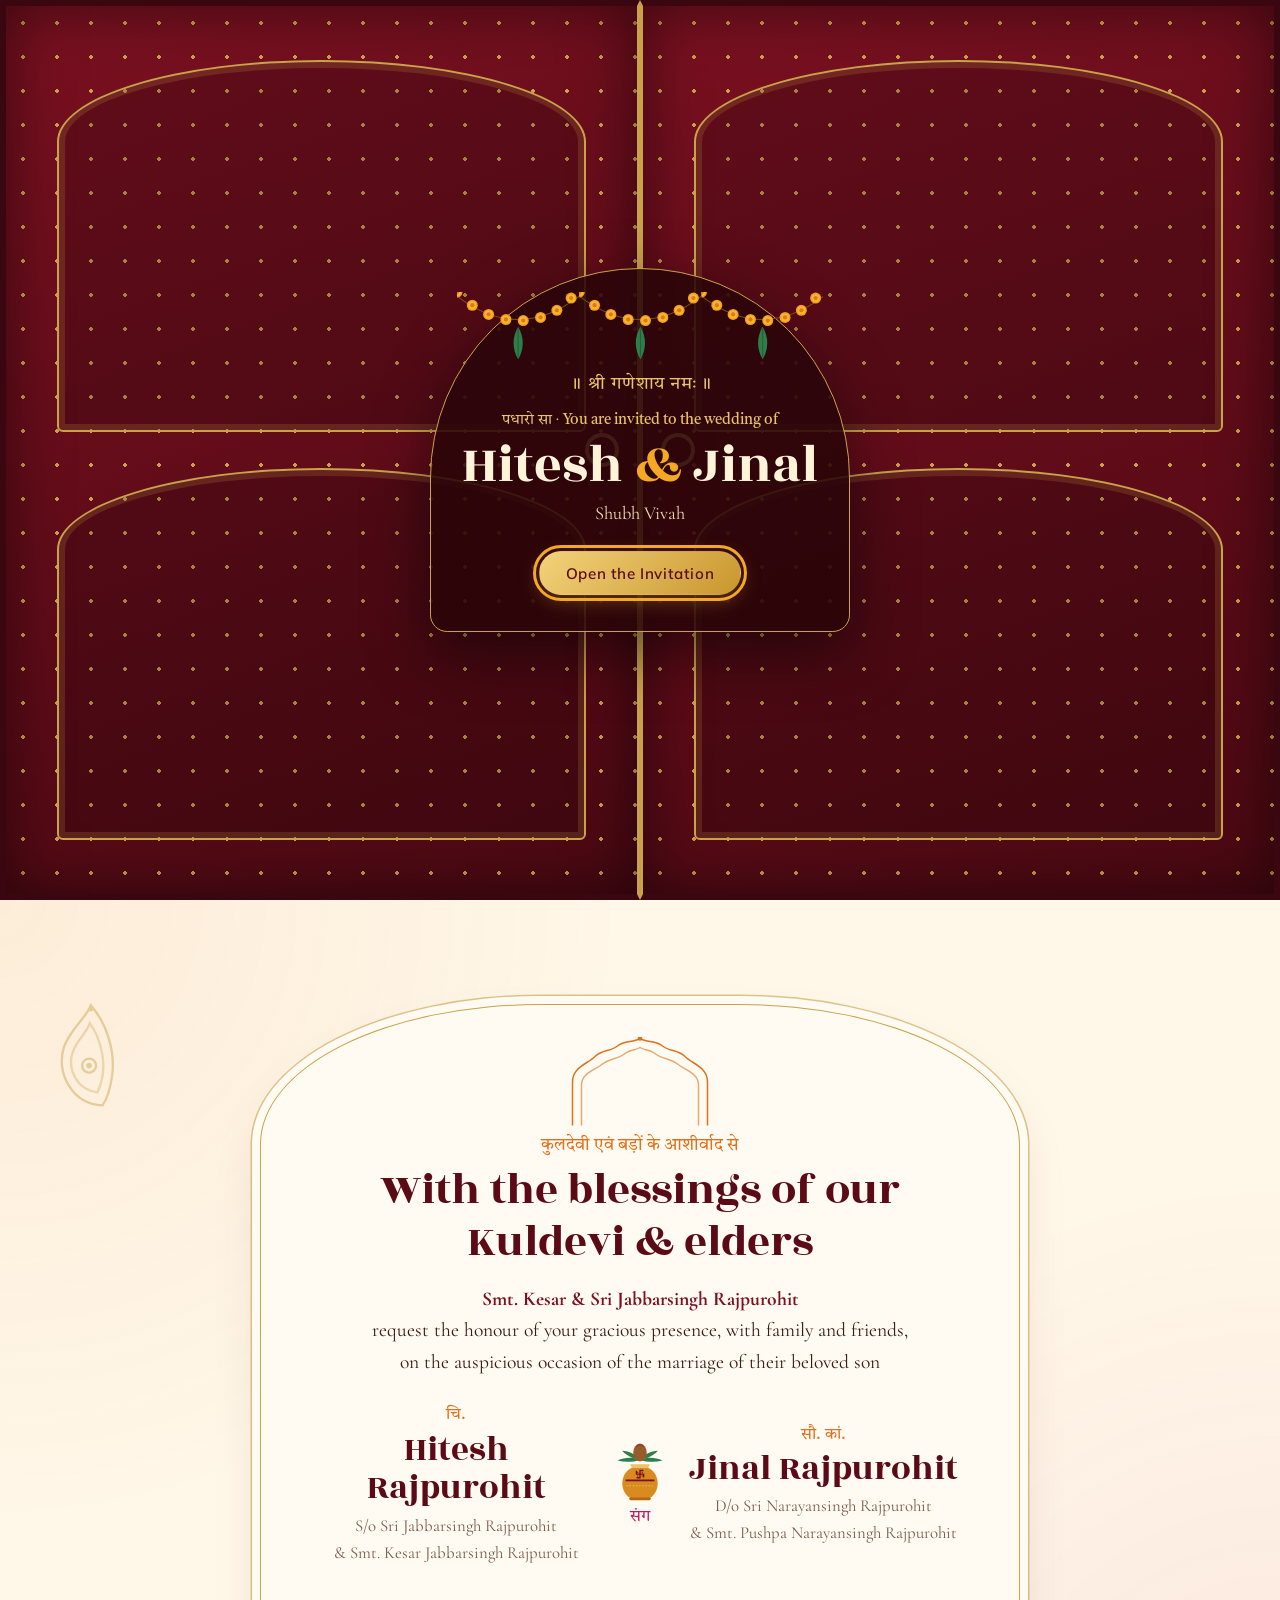
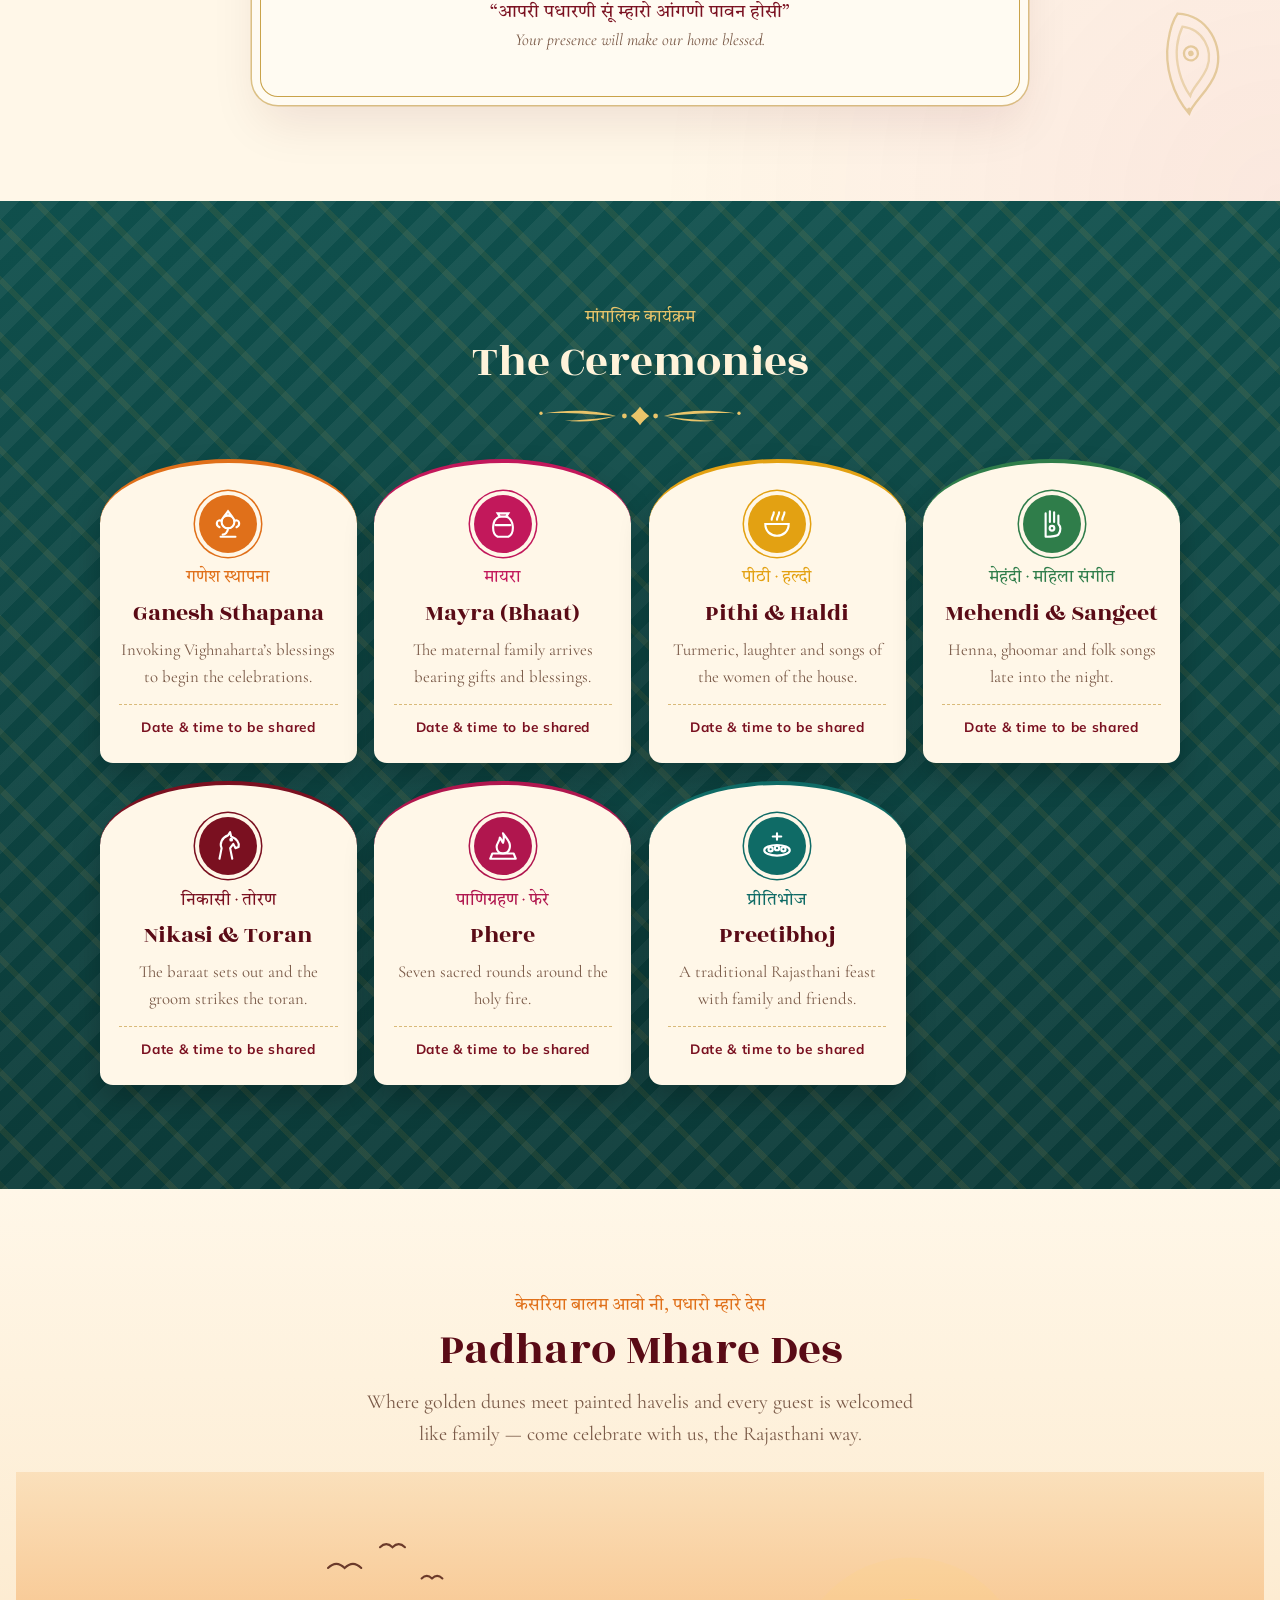
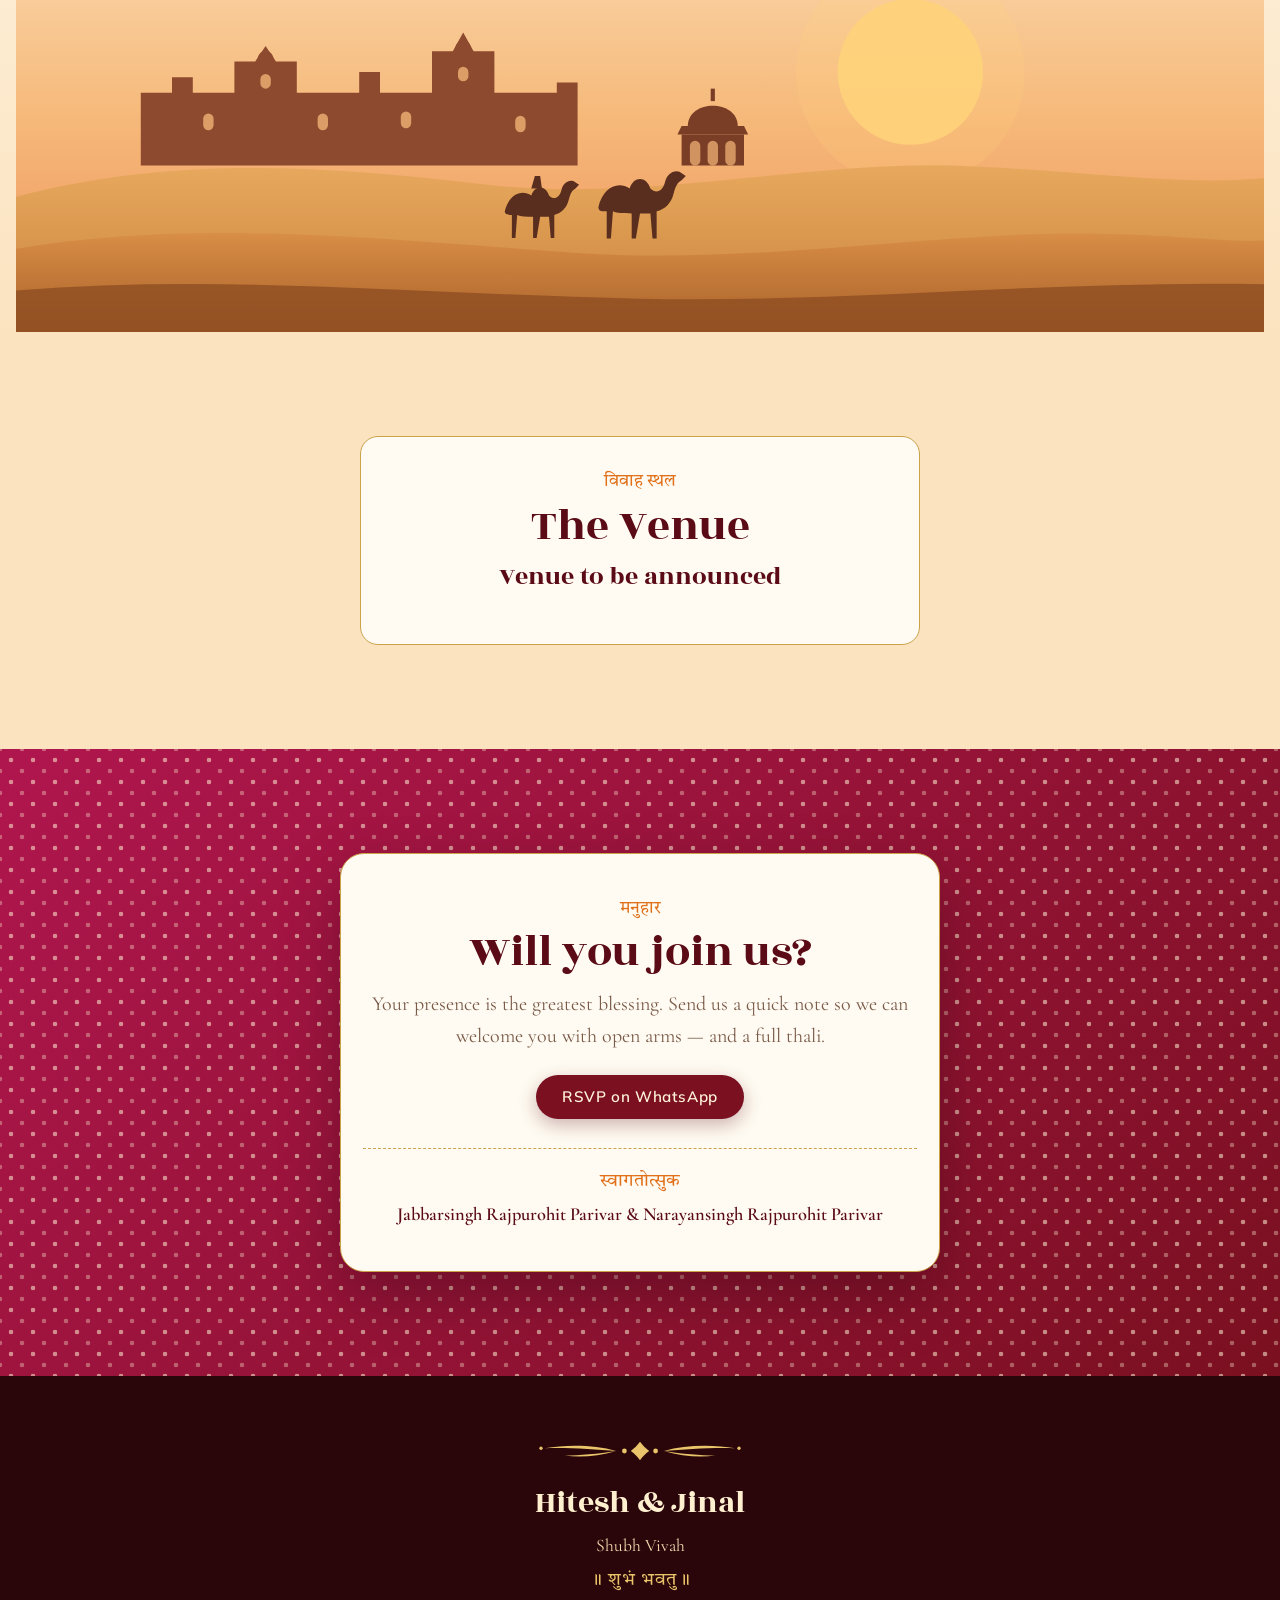
==== index.html @ da5b4877 "Add Rajasthani wedding invitation for Hitesh & Jinal Co-Authored-By: Claude Opus 5.5 <noreply@anthro" ====
<!DOCTYPE html>
<html lang="en">
<head>
<meta charset="UTF-8">
<meta name="viewport" content="width=device-width, initial-scale=1.0, viewport-fit=cover">
<meta name="theme-color" content="#5A0B16">
<title>Hitesh &amp; Jinal — Shubh Vivah</title>
<meta name="description" content="Hitesh Rajpurohit &amp; Jinal Rajpurohit invite you to their wedding. Padharo Sa!">
<meta property="og:type" content="website">
<meta property="og:title" content="Hitesh &amp; Jinal — Shubh Vivah">
<meta property="og:description" content="The Rajpurohit families invite you to the wedding of Hitesh &amp; Jinal. Padharo Sa!">
<link rel="icon" href="data:image/svg+xml,%3Csvg xmlns='http://www.w3.org/2000/svg' viewBox='0 0 64 64'%3E%3Ccircle cx='32' cy='32' r='30' fill='%235A0B16'/%3E%3Ctext x='32' y='42' font-size='28' text-anchor='middle' fill='%23E9C46A' font-family='serif'%3EH%26amp;J%3C/text%3E%3C/svg%3E">
<link rel="preconnect" href="https://fonts.googleapis.com">
<link rel="preconnect" href="https://fonts.gstatic.com" crossorigin>
<link href="https://fonts.googleapis.com/css2?family=Cormorant+Garamond:ital,wght@0,400;0,500;0,600;0,700;1,400;1,500&family=Rozha+One&family=Tiro+Devanagari+Hindi&family=Mulish:wght@300;400;600;700&display=swap" rel="stylesheet">
<link rel="stylesheet" href="styles.css">
</head>
<body class="gate-up">

<!-- ═════════════ SVG MOTIF SPRITES ═════════════ -->
<svg xmlns="http://www.w3.org/2000/svg" style="display:none" aria-hidden="true">
  <!-- Paisley / keri -->
  <symbol id="m-keri" viewBox="0 0 60 90">
    <g fill="none" stroke="currentColor" stroke-width="2">
      <path d="M30 86 C6 76 2 46 16 28 C26 15 44 10 50 2 C58 22 56 48 46 66 C40 77 36 82 30 86 Z"/>
      <path d="M30 74 C14 66 12 46 22 34 C30 25 40 22 44 16 C48 30 46 48 40 60 C37 66 34 70 30 74 Z" opacity=".75"/>
      <circle cx="31" cy="50" r="6"/>
    </g>
    <g fill="currentColor"><circle cx="31" cy="50" r="2.4"/><circle cx="49" cy="5" r="2"/></g>
  </symbol>

  <!-- Divider -->
  <symbol id="m-divider" viewBox="0 0 240 24">
    <g fill="currentColor">
      <path d="M120 2 C123 6 126 9 130 12 C126 15 123 18 120 22 C117 18 114 15 110 12 C114 9 117 6 120 2 Z"/>
      <circle cx="137" cy="12" r="2.6"/><circle cx="103" cy="12" r="2.6"/>
      <path d="M146 12 C170 5 200 5 224 9 C200 8 170 10 146 12 Z"/>
      <path d="M94 12 C70 5 40 5 16 9 C40 8 70 10 94 12 Z"/>
      <path d="M146 12 C166 18 186 19 202 17 C186 17 166 15 146 12 Z"/>
      <path d="M94 12 C74 18 54 19 38 17 C54 17 74 15 94 12 Z"/>
      <circle cx="228" cy="9" r="1.8"/><circle cx="12" cy="9" r="1.8"/>
    </g>
  </symbol>

  <!-- Kalash with mango leaves & coconut -->
  <symbol id="m-kalash" viewBox="0 0 120 140">
    <g fill="#2F7D4A">
      <path d="M60 46 C44 40 26 40 10 48 C26 52 44 52 60 46 Z"/>
      <path d="M60 46 C76 40 94 40 110 48 C94 52 76 52 60 46 Z"/>
      <path d="M60 46 C50 34 36 26 20 26 C32 38 46 44 60 46 Z"/>
      <path d="M60 46 C70 34 84 26 100 26 C88 38 74 44 60 46 Z"/>
    </g>
    <ellipse cx="60" cy="30" rx="15" ry="20" fill="#9A5B2B"/>
    <path d="M52 16 C56 12 64 12 68 16" stroke="#6E3E1B" stroke-width="2" fill="none"/>
    <path d="M38 56 H82 L78 64 H42 Z" fill="#E9C46A"/>
    <path d="M42 64 C14 76 14 120 40 132 H80 C106 120 106 76 78 64 Z" fill="#D98B1F"/>
    <path d="M28 92 H92" stroke="#7A1020" stroke-width="4"/>
    <path d="M30 104 H90" stroke="#E9C46A" stroke-width="2" stroke-dasharray="3 4"/>
    <g stroke="#7A1020" stroke-width="3" fill="none" stroke-linecap="square">
      <path d="M60 70 V86 M52 78 H68 M60 70 H66 M60 86 H54 M52 78 V72 M68 78 V84"/>
    </g>
    <g fill="#7A1020"><circle cx="55" cy="74" r="1.5"/><circle cx="65" cy="74" r="1.5"/><circle cx="55" cy="82" r="1.5"/><circle cx="65" cy="82" r="1.5"/></g>
    <rect x="36" y="130" width="48" height="6" rx="3" fill="#B06A14"/>
  </symbol>

  <!-- Marigold flower -->
  <symbol id="m-genda" viewBox="0 0 20 20">
    <circle cx="10" cy="10" r="9" fill="#F29E1F"/>
    <circle cx="10" cy="10" r="6.5" fill="#F7B733"/>
    <circle cx="10" cy="10" r="3.5" fill="#E07A10"/>
  </symbol>

  <!-- Toran swag: marigold string + mango leaf -->
  <symbol id="m-toran" viewBox="0 0 120 70">
    <path d="M0 4 Q60 50 120 4" fill="none" stroke="#7A4A16" stroke-width="1"/>
    <use href="#m-genda" x="-6" y="-6" width="12" height="12"/>
    <use href="#m-genda" x="9"  y="7"  width="12" height="12"/>
    <use href="#m-genda" x="25" y="16" width="12" height="12"/>
    <use href="#m-genda" x="42" y="21" width="12" height="12"/>
    <use href="#m-genda" x="59" y="22" width="12" height="12"/>
    <use href="#m-genda" x="76" y="19" width="12" height="12"/>
    <use href="#m-genda" x="92" y="12" width="12" height="12"/>
    <use href="#m-genda" x="106" y="0" width="12" height="12"/>
    <path d="M60 34 C54 44 54 56 60 66 C66 56 66 44 60 34 Z" fill="#2F7D4A"/>
    <path d="M60 36 V64" stroke="#1E5A33" stroke-width=".8"/>
  </symbol>

  <!-- Jharokha arch frame -->
  <symbol id="m-arch" viewBox="0 0 200 120">
    <g fill="none" stroke="currentColor" stroke-width="2">
      <path d="M10 118 V60 C10 40 30 36 40 26 C50 16 60 20 70 12 C80 4 90 8 100 2 C110 8 120 4 130 12 C140 20 150 16 160 26 C170 36 190 40 190 60 V118"/>
      <path d="M22 118 V64 C22 48 40 44 50 36 C60 28 70 30 80 22 C88 16 94 18 100 14 C106 18 112 16 120 22 C130 30 140 28 150 36 C160 44 178 48 178 64 V118" opacity=".6"/>
    </g>
    <circle cx="100" cy="2" r="3" fill="currentColor"/>
  </symbol>

  <!-- Event icons -->
  <symbol id="i-ganesh" viewBox="0 0 32 32"><g fill="none" stroke="currentColor" stroke-width="2" stroke-linecap="round"><path d="M16 4 L19 8 H13 Z"/><circle cx="16" cy="14" r="6"/><path d="M10 13 C5 11 4 17 8 19 M22 13 C27 11 28 17 24 19"/><path d="M16 20 C16 24 13 26 11 26"/><path d="M9 28 H23"/></g></symbol>
  <symbol id="i-pot" viewBox="0 0 32 32"><g fill="none" stroke="currentColor" stroke-width="2" stroke-linecap="round"><path d="M11 6 H21 L19 9 H13 Z"/><path d="M13 9 C5 12 5 25 11 28 H21 C27 25 27 12 19 9"/><path d="M9 17 H23"/></g></symbol>
  <symbol id="i-haldi" viewBox="0 0 32 32"><g fill="none" stroke="currentColor" stroke-width="2" stroke-linecap="round"><path d="M5 16 H27 C27 23 22 27 16 27 C10 27 5 23 5 16 Z"/><path d="M11 12 C11 9 13 8 13 5 M16 12 C16 9 18 8 18 5 M21 12 C21 9 23 8 23 5"/></g></symbol>
  <symbol id="i-hand" viewBox="0 0 32 32"><g fill="none" stroke="currentColor" stroke-width="2" stroke-linecap="round"><path d="M10 28 V14 M10 16 V6 M14 14 V4 M18 14 V5 M22 16 V8 M22 16 C24 18 25 22 22 26 C20 28 16 28 10 28"/><circle cx="16" cy="20" r="2.2"/></g></symbol>
  <symbol id="i-horse" viewBox="0 0 32 32"><g fill="none" stroke="currentColor" stroke-width="2" stroke-linecap="round" stroke-linejoin="round"><path d="M8 28 L10 18 C8 14 10 8 16 6 L18 3 L19 7 C24 9 27 13 26 17 L23 18 L21 14 L18 18 L20 28"/><circle cx="19" cy="10" r=".8" fill="currentColor"/></g></symbol>
  <symbol id="i-fire" viewBox="0 0 32 32"><g fill="none" stroke="currentColor" stroke-width="2" stroke-linecap="round" stroke-linejoin="round"><path d="M16 4 C20 10 24 13 22 19 C21 22 19 23 16 23 C13 23 10 21 10 17 C10 13 13 12 13 8 C15 10 15 12 16 13 C17 10 17 7 16 4 Z"/><path d="M6 23 L4 28 H28 L26 23 Z"/></g></symbol>
  <symbol id="i-thali" viewBox="0 0 32 32"><g fill="none" stroke="currentColor" stroke-width="2" stroke-linecap="round"><ellipse cx="16" cy="20" rx="12" ry="5"/><circle cx="10" cy="19" r="2"/><circle cx="16" cy="18" r="2"/><circle cx="22" cy="19" r="2"/><path d="M16 4 V10 M12 7 H20"/></g></symbol>
</svg>

<!-- ═════════════ ENTRY GATE ═════════════ -->
<div id="gate" class="gate" role="dialog" aria-modal="true" aria-labelledby="gateTitle">
  <div class="door door-l" aria-hidden="true"><span class="door-panel"></span><span class="door-panel"></span><span class="door-ring"></span></div>
  <div class="door door-r" aria-hidden="true"><span class="door-panel"></span><span class="door-panel"></span><span class="door-ring"></span></div>
  <div class="gate-card">
    <svg class="gate-toran" viewBox="0 0 360 70" aria-hidden="true">
      <use href="#m-toran" x="0" y="0" width="120" height="70"/>
      <use href="#m-toran" x="120" y="0" width="120" height="70"/>
      <use href="#m-toran" x="240" y="0" width="120" height="70"/>
    </svg>
    <p class="shloka">॥ श्री गणेशाय नमः ॥</p>
    <p class="gate-kicker">पधारो सा · You are invited to the wedding of</p>
    <h1 id="gateTitle" class="gate-names">Hitesh <span>&amp;</span> Jinal</h1>
    <p class="gate-date" data-c="dateShort">Shubh Vivah</p>
    <button id="gateBtn" class="btn btn-gold" type="button">Open the Invitation</button>
  </div>
</div>

<!-- ═════════════ NAV ═════════════ -->
<nav class="nav" aria-label="Sections">
  <a href="#home" class="nav-mono">H · J</a>
  <a href="#blessings">Families</a>
  <a href="#events">Ceremonies</a>
  <a href="#rajasthan">Padharo</a>
  <a href="#venue">Venue</a>
  <a href="#rsvp">RSVP</a>
</nav>

<main>
<!-- ═════════════ HERO ═════════════ -->
<header id="home" class="hero">
  <svg class="toran-strip" viewBox="0 0 1200 70" preserveAspectRatio="xMidYMin slice" aria-hidden="true">
    <use href="#m-toran" x="0" width="120" height="70"/><use href="#m-toran" x="120" width="120" height="70"/>
    <use href="#m-toran" x="240" width="120" height="70"/><use href="#m-toran" x="360" width="120" height="70"/>
    <use href="#m-toran" x="480" width="120" height="70"/><use href="#m-toran" x="600" width="120" height="70"/>
    <use href="#m-toran" x="720" width="120" height="70"/><use href="#m-toran" x="840" width="120" height="70"/>
    <use href="#m-toran" x="960" width="120" height="70"/><use href="#m-toran" x="1080" width="120" height="70"/>
  </svg>

  <div class="hero-inner reveal">
    <svg class="hero-kalash" viewBox="0 0 120 140" aria-hidden="true"><use href="#m-kalash"/></svg>
    <p class="shloka">॥ श्री गणेशाय नमः ॥</p>
    <p class="shloka-sub">वक्रतुण्ड महाकाय सूर्यकोटि समप्रभ ।<br>निर्विघ्नं कुरु मे देव सर्वकार्येषु सर्वदा ॥</p>
    <p class="kicker">शुभ विवाह · Together with their families</p>
    <h2 class="names">
      <span class="name">Hitesh</span>
      <span class="weds">weds</span>
      <span class="name">Jinal</span>
    </h2>
    <svg class="divider" aria-hidden="true"><use href="#m-divider"/></svg>
    <p class="hero-date" data-c="dateLong">Wedding date to be announced</p>
    <p class="hero-sub" data-c="muhurat"></p>

    <div class="countdown" id="countdown" hidden>
      <div><b id="cdD">—</b><span>Days</span></div>
      <div><b id="cdH">—</b><span>Hrs</span></div>
      <div><b id="cdM">—</b><span>Min</span></div>
      <div><b id="cdS">—</b><span>Sec</span></div>
    </div>

    <div class="hero-cta">
      <a class="btn btn-gold js-wa" href="#rsvp">RSVP on WhatsApp</a>
      <a class="btn btn-ghost" href="#venue">The Venue</a>
    </div>
  </div>
</header>

<!-- ═════════════ FAMILIES ═════════════ -->
<section id="blessings" class="section families">
  <svg class="keri keri-l" aria-hidden="true"><use href="#m-keri"/></svg>
  <svg class="keri keri-r" aria-hidden="true"><use href="#m-keri"/></svg>
  <div class="frame reveal">
    <svg class="arch" viewBox="0 0 200 120" aria-hidden="true"><use href="#m-arch"/></svg>
    <p class="eyebrow">कुलदेवी एवं बड़ों के आशीर्वाद से</p>
    <h3 class="title">With the blessings of our Kuldevi &amp; elders</h3>

    <p class="invite-line">
      <strong>Smt. Kesar &amp; Sri Jabbarsingh Rajpurohit</strong><br>
      request the honour of your gracious presence, with family and friends,
      on the auspicious occasion of the marriage of their beloved son
    </p>

    <div class="couple">
      <div class="person">
        <p class="honorific">चि.</p>
        <p class="pname">Hitesh Rajpurohit</p>
        <p class="parent">S/o Sri Jabbarsingh Rajpurohit<br>&amp; Smt. Kesar Jabbarsingh Rajpurohit</p>
      </div>
      <div class="sang" aria-hidden="true">
        <svg viewBox="0 0 120 140"><use href="#m-kalash"/></svg>
        <span>संग</span>
      </div>
      <div class="person">
        <p class="honorific">सौ. कां.</p>
        <p class="pname">Jinal Rajpurohit</p>
        <p class="parent">D/o Sri Narayansingh Rajpurohit<br>&amp; Smt. Pushpa Narayansingh Rajpurohit</p>
      </div>
    </div>

    <p class="blessing">“आपरी पधारणी सूं म्हारो आंगणो पावन होसी”<br><em>Your presence will make our home blessed.</em></p>
  </div>
</section>

<!-- ═════════════ CEREMONIES ═════════════ -->
<section id="events" class="section events leheriya">
  <div class="wrap">
    <p class="eyebrow light">मांगलिक कार्यक्रम</p>
    <h3 class="title light">The Ceremonies</h3>
    <svg class="divider gold" aria-hidden="true"><use href="#m-divider"/></svg>
    <ol class="event-grid" id="eventGrid"></ol>
  </div>
</section>

<!-- ═════════════ RAJASTHAN SCENE ═════════════ -->
<section id="rajasthan" class="section scene-wrap">
  <div class="scene-copy reveal">
    <p class="eyebrow">केसरिया बालम आवो नी, पधारो म्हारे देस</p>
    <h3 class="title">Padharo Mhare Des</h3>
    <p class="lede">Where golden dunes meet painted havelis and every guest is welcomed like family — come celebrate with us, the Rajasthani way.</p>
  </div>
  <svg class="scene" viewBox="0 0 1200 460" preserveAspectRatio="xMidYMax slice" role="img" aria-label="Illustration of a Rajasthani fort at sunset above sand dunes, with a camel caravan">
    <defs>
      <linearGradient id="sky" x1="0" y1="0" x2="0" y2="1">
        <stop offset="0" stop-color="#FBE3C0"/><stop offset=".55" stop-color="#F6B97A"/><stop offset="1" stop-color="#EE8F5A"/>
      </linearGradient>
      <linearGradient id="dune1" x1="0" y1="0" x2="0" y2="1"><stop offset="0" stop-color="#E7A95E"/><stop offset="1" stop-color="#C9803A"/></linearGradient>
      <linearGradient id="dune2" x1="0" y1="0" x2="0" y2="1"><stop offset="0" stop-color="#D88E45"/><stop offset="1" stop-color="#A8602A"/></linearGradient>
    </defs>
    <rect width="1200" height="460" fill="url(#sky)"/>
    <circle class="sun" cx="860" cy="210" r="70" fill="#FFD27A" opacity=".9"/>
    <circle cx="860" cy="210" r="110" fill="#FFD27A" opacity=".18"/>
    <g class="birds" fill="none" stroke="#6B3A2A" stroke-width="2" stroke-linecap="round">
      <path d="M300 110 q8 -8 16 0 q8 -8 16 0"/><path d="M350 90 q6 -6 12 0 q6 -6 12 0"/><path d="M390 120 q5 -5 10 0 q5 -5 10 0"/>
    </g>
    <!-- Fort on the ridge -->
    <g fill="#8E4A2E">
      <path d="M120 300 V230 H150 V215 H170 V230 H210 V200 H230 L240 185 L250 200 H270 V230 H330 V210 H350 V230 H400 V190 H420 L430 172 L440 190 H460 V230 H520 V220 H540 V300 Z"/>
      <path d="M232 200 C232 186 248 186 248 200 Z M422 190 C422 176 438 176 438 190 Z"/>
      <g fill="#F6B97A" opacity=".75">
        <rect x="180" y="250" width="10" height="16" rx="5"/><rect x="290" y="250" width="10" height="16" rx="5"/>
        <rect x="370" y="248" width="10" height="16" rx="5"/><rect x="480" y="252" width="10" height="16" rx="5"/>
        <rect x="425" y="205" width="10" height="14" rx="5"/><rect x="235" y="212" width="10" height="14" rx="5"/>
      </g>
    </g>
    <!-- Chhatri -->
    <g fill="#7A3E26">
      <path d="M640 300 V270 H700 V300 Z"/>
      <path d="M636 270 H704 L700 262 H640 Z"/>
      <path d="M646 262 C646 236 694 236 694 262 Z"/>
      <rect x="668" y="226" width="4" height="12"/>
      <g fill="#F6B97A" opacity=".7"><rect x="648" y="276" width="10" height="24" rx="5"/><rect x="665" y="276" width="10" height="24" rx="5"/><rect x="682" y="276" width="10" height="24" rx="5"/></g>
    </g>
    <path d="M0 330 C150 290 300 300 450 318 C600 336 760 296 900 300 C1020 304 1120 320 1200 312 V460 H0 Z" fill="url(#dune1)"/>
    <!-- Camel caravan -->
    <g class="caravan" fill="#5A2E1E">
      <g transform="translate(560 300)">
        <path d="M0 40 C4 22 18 14 30 22 C34 10 46 10 50 22 C56 28 62 24 64 16 C66 8 72 4 78 6 L84 10 L80 14 C76 16 74 20 72 28 C70 36 64 42 56 44 L56 70 H52 L50 46 L40 46 L36 70 H32 L32 46 C24 46 18 46 14 44 L12 70 H8 L8 44 C4 44 0 44 0 40 Z"/>
      </g>
      <g transform="translate(470 310) scale(.85)">
        <path d="M0 40 C4 22 18 14 30 22 C34 10 46 10 50 22 C56 28 62 24 64 16 C66 8 72 4 78 6 L84 10 L80 14 C76 16 74 20 72 28 C70 36 64 42 56 44 L56 70 H52 L50 46 L40 46 L36 70 H32 L32 46 C24 46 18 46 14 44 L12 70 H8 L8 44 C4 44 0 44 0 40 Z"/>
        <path d="M30 14 L34 0 L40 0 L42 14 Z"/>
      </g>
    </g>
    <path d="M0 380 C180 350 360 372 540 384 C720 396 900 360 1060 366 C1130 368 1170 374 1200 372 V460 H0 Z" fill="url(#dune2)"/>
    <path d="M0 420 C200 404 400 424 600 428 C800 432 1000 410 1200 414 V460 H0 Z" fill="#8F4E22" opacity=".8"/>
  </svg>
</section>

<!-- ═════════════ VENUE ═════════════ -->
<section id="venue" class="section venue">
  <div class="wrap venue-grid">
    <div class="venue-card reveal">
      <p class="eyebrow">विवाह स्थल</p>
      <h3 class="title">The Venue</h3>
      <p class="venue-name" data-c="venueName">Venue to be announced</p>
      <p class="venue-addr" data-c="venueAddress"></p>
      <div class="venue-actions" id="venueActions" hidden>
        <a class="btn btn-maroon" id="mapLink" target="_blank" rel="noopener">View Location</a>
        <a class="btn btn-ghost-dark" id="dirLink" target="_blank" rel="noopener">Directions</a>
      </div>
    </div>
    <div class="map reveal" id="mapBox" hidden></div>
  </div>
</section>

<!-- ═════════════ RSVP ═════════════ -->
<section id="rsvp" class="section rsvp bandhani">
  <div class="rsvp-card reveal">
    <p class="eyebrow">मनुहार</p>
    <h3 class="title">Will you join us?</h3>
    <p class="lede">Your presence is the greatest blessing. Send us a quick note so we can welcome you with open arms — and a full thali.</p>
    <a class="btn btn-maroon js-wa" href="#" target="_blank" rel="noopener">RSVP on WhatsApp</a>
    <p class="small" data-c="phoneLine"></p>
    <div class="swagat">
      <p class="swagat-h">स्वागतोत्सुक</p>
      <p>Jabbarsingh Rajpurohit Parivar &amp; Narayansingh Rajpurohit Parivar</p>
    </div>
  </div>
</section>
</main>

<footer class="footer">
  <svg class="divider gold" aria-hidden="true"><use href="#m-divider"/></svg>
  <p class="foot-names">Hitesh &amp; Jinal</p>
  <p class="foot-date" data-c="dateShort"></p>
  <p class="shloka">॥ शुभं भवतु ॥</p>
</footer>

<div class="petals" id="petals" aria-hidden="true"></div>
<script src="script.js"></script>
</body>
</html>
---- styles.css ----
:root {
  --maroon: #5A0B16;
  --maroon-2: #7A1020;
  --kesar: #E0701A;
  --marigold: #F4A823;
  --gold: #C9A24A;
  --gold-lt: #E9C46A;
  --rani: #C2185B;
  --teal: #0F6B66;
  --ivory: #FFF7E8;
  --sand: #F6E6C8;
  --ink: #3A1A12;
  --muted: #7A5A48;
  --serif: "Cormorant Garamond", Georgia, serif;
  --display: "Rozha One", "Cormorant Garamond", serif;
  --deva: "Tiro Devanagari Hindi", "Rozha One", serif;
  --sans: "Mulish", system-ui, sans-serif;
}

*, *::before, *::after { box-sizing: border-box; }
html { scroll-behavior: smooth; -webkit-text-size-adjust: 100%; }
body {
  margin: 0;
  font-family: var(--sans);
  color: var(--ink);
  background: var(--ivory);
  line-height: 1.6;
  overflow-x: hidden;
}
body.gate-up { overflow: hidden; }
img, svg { display: block; }
a { color: inherit; }

/* ───────── Buttons ───────── */
.btn {
  display: inline-flex; align-items: center; justify-content: center;
  padding: .85rem 1.6rem; border-radius: 999px;
  font: 600 .95rem/1 var(--sans); letter-spacing: .04em;
  text-decoration: none; border: 1.5px solid transparent; cursor: pointer;
  transition: transform .2s ease, box-shadow .2s ease, background .2s ease;
}
.btn:hover { transform: translateY(-2px); }
.btn:focus-visible { outline: 3px solid var(--marigold); outline-offset: 3px; }
.btn-gold { background: linear-gradient(135deg, #F3D27A, #C9962E); color: var(--maroon); box-shadow: 0 6px 20px rgba(201,150,46,.35); }
.btn-ghost { border-color: var(--gold-lt); color: var(--gold-lt); background: transparent; }
.btn-maroon { background: var(--maroon-2); color: #FFF3DA; box-shadow: 0 6px 18px rgba(90,11,22,.3); }
.btn-ghost-dark { border-color: var(--maroon-2); color: var(--maroon-2); }

/* ───────── Shared type ───────── */
.shloka { font-family: var(--deva); color: var(--gold-lt); font-size: 1.15rem; margin: .4rem 0; letter-spacing: .03em; }
.eyebrow { font-family: var(--deva); color: var(--kesar); font-size: 1.05rem; margin: 0 0 .3rem; }
.eyebrow.light { color: var(--gold-lt); }
.title { font-family: var(--display); font-weight: 400; color: var(--maroon); font-size: clamp(1.9rem, 5vw, 2.8rem); line-height: 1.15; margin: 0 0 .6rem; }
.title.light { color: #FFF3DA; }
.lede { font-family: var(--serif); font-size: 1.25rem; color: var(--muted); max-width: 36rem; margin: .4rem auto 1.4rem; }
.small { font-size: .9rem; color: var(--muted); }
.divider { width: 220px; height: 22px; margin: 1rem auto; color: var(--gold); }
.divider.gold { color: var(--gold-lt); }
.section { position: relative; padding: clamp(4rem, 9vw, 6.5rem) 16px; text-align: center; }
.wrap { max-width: 1080px; margin: 0 auto; }

/* ───────── Gate ───────── */
.gate {
  position: fixed; inset: 0; z-index: 100;
  display: grid; place-items: center; perspective: 1800px;
  background: #2A0509;
}
.door {
  position: absolute; top: 0; bottom: 0; width: 50%;
  background:
    radial-gradient(circle, var(--gold) 1.6px, transparent 2px) 0 0 / 34px 34px,
    linear-gradient(160deg, #7A1020, #4A0812);
  border: 6px solid #3A0710;
  display: flex; flex-direction: column; justify-content: center; gap: 4vh; padding: 6vh 4vw;
  transition: transform 1.6s cubic-bezier(.7,0,.25,1);
  box-shadow: inset 0 0 60px rgba(0,0,0,.5);
}
.door-l { left: 0; transform-origin: left center; border-right: 3px solid var(--gold); }
.door-r { right: 0; transform-origin: right center; border-left: 3px solid var(--gold); }
.door-panel {
  display: block; flex: 1; border: 2px solid var(--gold);
  border-radius: 50% 50% 6px 6px / 22% 22% 6px 6px;
  background: rgba(0,0,0,.18);
  box-shadow: inset 0 0 0 6px rgba(201,162,74,.18);
}
.door-ring {
  position: absolute; top: 50%; width: 34px; height: 34px; margin-top: -17px;
  border: 4px solid var(--gold-lt); border-radius: 50%;
}
.door-l .door-ring { right: 18px; }
.door-r .door-ring { left: 18px; }
.gate-card {
  position: relative; z-index: 2; text-align: center; color: #FFF3DA;
  padding: 2rem 1.6rem 2.2rem; margin: 0 16px; max-width: 420px; width: calc(100% - 32px);
  background: rgba(42,5,9,.88); border: 1.5px solid var(--gold); border-radius: 220px 220px 18px 18px;
  box-shadow: 0 20px 60px rgba(0,0,0,.5);
  transition: opacity .6s ease, transform .6s ease;
}
.gate-toran { width: 100%; height: auto; margin: -.6rem 0 .4rem; }
.gate-kicker { font-family: var(--deva); font-size: .95rem; color: var(--gold-lt); margin: .6rem 0 .2rem; }
.gate-names { font-family: var(--display); font-weight: 400; font-size: clamp(2.4rem, 9vw, 3.4rem); margin: .2rem 0; line-height: 1.1; }
.gate-names span { color: var(--marigold); }
.gate-date { font-family: var(--serif); font-size: 1.15rem; margin: 0 0 1.4rem; color: #F3DDB2; }
.gate.open .door-l { transform: rotateY(-105deg); }
.gate.open .door-r { transform: rotateY(105deg); }
.gate.open .gate-card { opacity: 0; transform: scale(.94); pointer-events: none; }
.gate.open { background: transparent; pointer-events: none; transition: background 1s ease .4s; }
.gate.gone { display: none; }

/* ───────── Nav ───────── */
.nav {
  position: fixed; z-index: 50; left: 50%; bottom: 14px; transform: translateX(-50%);
  display: flex; gap: .15rem; padding: .35rem; max-width: calc(100% - 24px); overflow-x: auto;
  background: rgba(90,11,22,.92); border: 1px solid rgba(233,196,106,.5); border-radius: 999px;
  backdrop-filter: blur(8px); -webkit-backdrop-filter: blur(8px); scrollbar-width: none;
}
.nav::-webkit-scrollbar { display: none; }
.nav a { color: #F7E3BB; text-decoration: none; font-size: .8rem; font-weight: 600; padding: .5rem .8rem; border-radius: 999px; white-space: nowrap; }
.nav a:hover, .nav a.active { background: var(--gold-lt); color: var(--maroon); }
.nav-mono { font-family: var(--display); font-weight: 400 !important; font-size: .95rem !important; color: var(--gold-lt) !important; }
.nav-mono.active, .nav-mono:hover { color: var(--maroon) !important; }

/* ───────── Hero ───────── */
.hero {
  position: relative; min-height: 100svh; display: grid; place-items: center;
  padding: 90px 16px 110px; text-align: center; color: #FFF3DA; overflow: hidden;
  background:
    radial-gradient(ellipse at 50% 30%, rgba(244,168,35,.25), transparent 60%),
    radial-gradient(circle, rgba(233,196,106,.16) 1.4px, transparent 1.8px) 0 0 / 26px 26px,
    linear-gradient(180deg, #5A0B16, #3A0710 75%);
}
.toran-strip { position: absolute; top: 0; left: 0; width: 100%; height: 70px; }
.hero-inner { max-width: 640px; }
.hero-kalash { width: 92px; height: auto; margin: 0 auto .4rem; filter: drop-shadow(0 6px 16px rgba(0,0,0,.35)); }
.shloka-sub { font-family: var(--deva); font-size: .95rem; color: #E8CFA0; opacity: .85; margin: .2rem 0 1.4rem; }
.kicker { font-family: var(--deva); letter-spacing: .06em; color: var(--marigold); margin: 0; }
.names { font-family: var(--display); font-weight: 400; margin: .4rem 0 0; line-height: 1; }
.names .name { display: block; font-size: clamp(3.4rem, 15vw, 6.4rem); color: #FFF0CF; text-shadow: 0 4px 24px rgba(244,168,35,.25); }
.names .weds { display: block; font-family: var(--serif); font-style: italic; font-size: clamp(1.4rem, 5vw, 2rem); color: var(--gold-lt); margin: .3rem 0 .4rem; }
.hero-date { font-family: var(--serif); font-size: clamp(1.3rem, 4vw, 1.7rem); font-weight: 600; margin: 0; }
.hero-sub { font-family: var(--serif); font-size: 1.1rem; color: #E8CFA0; margin: .2rem 0 0; }
.countdown { display: flex; justify-content: center; gap: .6rem; margin: 1.6rem 0 0; }
.countdown[hidden] { display: none; }
.countdown div { min-width: 68px; padding: .7rem .4rem; border: 1px solid rgba(233,196,106,.5); border-radius: 14px 14px 4px 4px; background: rgba(0,0,0,.2); }
.countdown b { display: block; font: 400 1.7rem/1 var(--display); color: var(--gold-lt); }
.countdown span { font-size: .7rem; letter-spacing: .14em; text-transform: uppercase; color: #E8CFA0; }
.hero-cta { display: flex; flex-wrap: wrap; justify-content: center; gap: .8rem; margin-top: 2rem; }

/* ───────── Families ───────── */
.families {
  background:
    radial-gradient(circle at 0 0, rgba(224,112,26,.08), transparent 40%),
    radial-gradient(circle at 100% 100%, rgba(194,24,91,.07), transparent 40%),
    var(--ivory);
}
.keri { position: absolute; width: 70px; height: 105px; color: var(--gold); opacity: .45; }
.keri-l { left: 4%; top: 12%; transform: rotate(-20deg); }
.keri-r { right: 4%; bottom: 10%; transform: rotate(160deg); }
.frame {
  position: relative; max-width: 760px; margin: 0 auto; padding: 2.4rem clamp(1.2rem, 5vw, 3.4rem) 2.6rem;
  background: #FFFBF2; border: 1.5px solid var(--gold);
  border-radius: 280px 280px 18px 18px / 140px 140px 18px 18px;
  box-shadow: 0 0 0 8px #FFFBF2, 0 0 0 9.5px rgba(201,162,74,.6), 0 24px 50px rgba(90,11,22,.1);
}
.arch { width: 150px; height: 90px; margin: -.4rem auto .4rem; color: var(--kesar); }
.invite-line { font-family: var(--serif); font-size: 1.22rem; max-width: 34rem; margin: 1rem auto 1.6rem; }
.invite-line strong { color: var(--maroon-2); font-weight: 700; }
.couple { display: grid; grid-template-columns: 1fr auto 1fr; align-items: center; gap: 1rem; }
.honorific { font-family: var(--deva); color: var(--kesar); margin: 0; font-size: 1rem; }
.pname { font-family: var(--display); font-size: clamp(1.6rem, 4.6vw, 2.2rem); color: var(--maroon); margin: .1rem 0 .3rem; line-height: 1.1; }
.parent { font-family: var(--serif); font-size: 1.05rem; color: var(--muted); margin: 0; }
.sang svg { width: 54px; height: auto; margin: 0 auto; }
.sang span { display: block; font-family: var(--deva); color: var(--rani); margin-top: .2rem; }
.blessing { font-family: var(--deva); color: var(--maroon-2); font-size: 1.1rem; margin: 2rem 0 0; }
.blessing em { font-family: var(--serif); color: var(--muted); font-size: 1.05rem; }

/* ───────── Events ───────── */
.leheriya {
  color: #FFF3DA;
  background:
    repeating-linear-gradient(135deg, rgba(255,255,255,.05) 0 14px, transparent 14px 28px),
    repeating-linear-gradient(45deg, rgba(244,168,35,.08) 0 6px, transparent 6px 40px),
    linear-gradient(180deg, #0F4F4C, #0B3A38);
}
.event-grid { list-style: none; padding: 0; margin: 2rem 0 0; display: grid; grid-template-columns: repeat(auto-fit, minmax(230px, 1fr)); gap: 1.1rem; }
.event {
  position: relative; text-align: center; padding: 2rem 1.2rem 1.6rem;
  background: #FFF7E8; color: var(--ink);
  border-radius: 140px 140px 14px 14px / 70px 70px 14px 14px;
  border-top: 4px solid var(--accent, var(--kesar));
  box-shadow: 0 14px 30px rgba(0,0,0,.22);
}
.event-ico { width: 58px; height: 58px; margin: 0 auto .8rem; padding: 12px; border-radius: 50%; color: #fff; background: var(--accent, var(--kesar)); box-shadow: 0 0 0 4px #FFF7E8, 0 0 0 5.5px var(--accent, var(--kesar)); }
.event-ico svg { width: 100%; height: 100%; }
.event-hi { font-family: var(--deva); color: var(--accent, var(--kesar)); margin: 0; font-size: 1.05rem; }
.event h4 { font-family: var(--display); font-weight: 400; font-size: 1.5rem; color: var(--maroon); margin: .1rem 0 .3rem; }
.event p.desc { font-family: var(--serif); font-size: 1.05rem; color: var(--muted); margin: 0 0 .8rem; }
.event .when { font-weight: 700; font-size: .85rem; letter-spacing: .05em; color: var(--maroon-2); margin: 0; padding-top: .7rem; border-top: 1px dashed rgba(201,162,74,.7); }

/* ───────── Scene ───────── */
.scene-wrap { padding-bottom: 0; background: linear-gradient(180deg, var(--ivory), #FBE3C0); }
.scene-copy { max-width: 640px; margin: 0 auto 1rem; }
.scene { width: 100%; height: clamp(260px, 42vw, 460px); margin: 0 auto; }
.caravan { animation: walk 40s linear infinite alternate; }
.birds { animation: drift 18s ease-in-out infinite alternate; }
@keyframes walk { from { transform: translateX(-120px); } to { transform: translateX(160px); } }
@keyframes drift { from { transform: translate(0,0); } to { transform: translate(60px,-14px); } }

/* ───────── Venue ───────── */
.venue { background: #FBE3C0; }
.venue-grid { display: grid; grid-template-columns: 1fr; gap: 1.6rem; align-items: center; }
.venue-grid:has(.map:not([hidden])) { grid-template-columns: repeat(auto-fit, minmax(290px, 1fr)); }
.venue-card { padding: 2rem 1.4rem; background: #FFFBF2; border: 1.5px solid var(--gold); border-radius: 18px; max-width: 560px; margin: 0 auto; width: 100%; }
.venue-name { font-family: var(--display); font-size: 1.6rem; color: var(--maroon); margin: .4rem 0; line-height: 1.2; }
.venue-addr { font-family: var(--serif); font-size: 1.15rem; color: var(--muted); margin: 0 0 1.2rem; white-space: pre-line; }
.venue-actions { display: flex; flex-wrap: wrap; justify-content: center; gap: .7rem; }
.venue-actions[hidden], .map[hidden] { display: none; }
.map { border-radius: 18px; overflow: hidden; border: 1.5px solid var(--gold); min-height: 320px; box-shadow: 0 16px 36px rgba(90,11,22,.12); }
.map iframe { width: 100%; height: 100%; min-height: 320px; border: 0; display: block; }

/* ───────── RSVP ───────── */
.bandhani {
  background:
    radial-gradient(circle, rgba(255,240,210,.55) 2px, transparent 2.6px) 0 0 / 22px 22px,
    radial-gradient(circle, rgba(255,240,210,.35) 2px, transparent 2.6px) 11px 11px / 22px 22px,
    linear-gradient(135deg, #B0164E, #7A1020);
}
.rsvp-card { max-width: 600px; margin: 0 auto; background: #FFFBF2; border-radius: 24px; padding: 2.6rem 1.4rem; border: 1.5px solid var(--gold); box-shadow: 0 24px 60px rgba(0,0,0,.25); }
.swagat { margin-top: 1.8rem; padding-top: 1.2rem; border-top: 1px dashed var(--gold); }
.swagat-h { font-family: var(--deva); color: var(--kesar); margin: 0; font-size: 1.1rem; }
.swagat p:last-child { font-family: var(--serif); font-size: 1.15rem; margin: .2rem 0 0; color: var(--maroon); font-weight: 600; }

/* ───────── Footer ───────── */
.footer { background: #2A0509; color: #F3DDB2; text-align: center; padding: 3rem 16px 6rem; }
.foot-names { font-family: var(--display); font-size: 2rem; margin: 0; color: #FFF0CF; }
.foot-date { font-family: var(--serif); font-size: 1.1rem; margin: .2rem 0; }

/* ───────── Petals ───────── */
.petals { position: fixed; inset: 0; pointer-events: none; z-index: 40; overflow: hidden; }
.petal { position: absolute; top: -30px; width: 14px; height: 12px; border-radius: 80% 0 80% 0; opacity: .9; animation: fall linear forwards; }
@keyframes fall {
  to { transform: translate(var(--dx, 40px), 110vh) rotate(var(--rot, 540deg)); opacity: .6; }
}

/* ───────── Reveal ───────── */
.reveal { opacity: 0; transform: translateY(26px); transition: opacity .9s ease, transform .9s ease; }
.reveal.in { opacity: 1; transform: none; }

@media (max-width: 560px) {
  .couple { grid-template-columns: 1fr; }
  .sang svg { width: 44px; }
  .countdown div { min-width: 60px; }
  .keri { display: none; }
}

@media (prefers-reduced-motion: reduce) {
  *, *::before, *::after { animation: none !important; transition: none !important; }
  .reveal { opacity: 1; transform: none; }
  html { scroll-behavior: auto; }
}
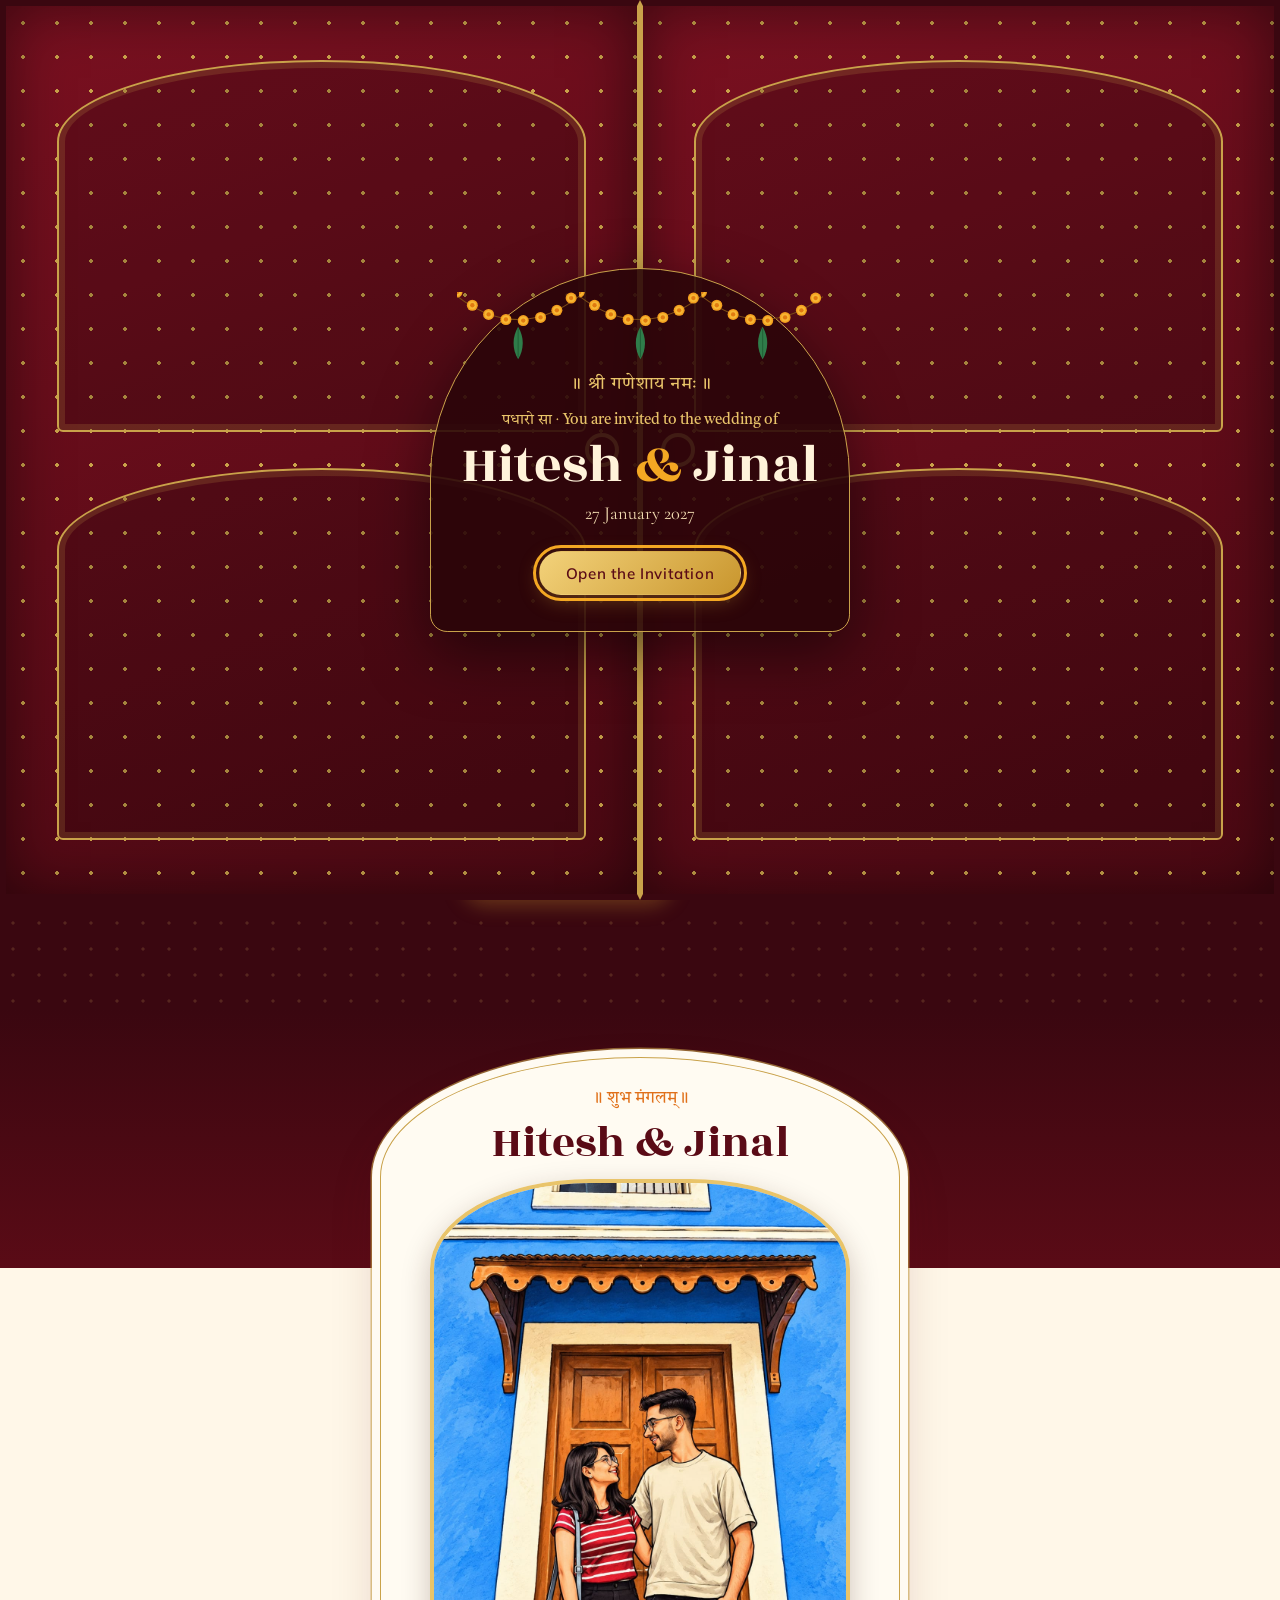
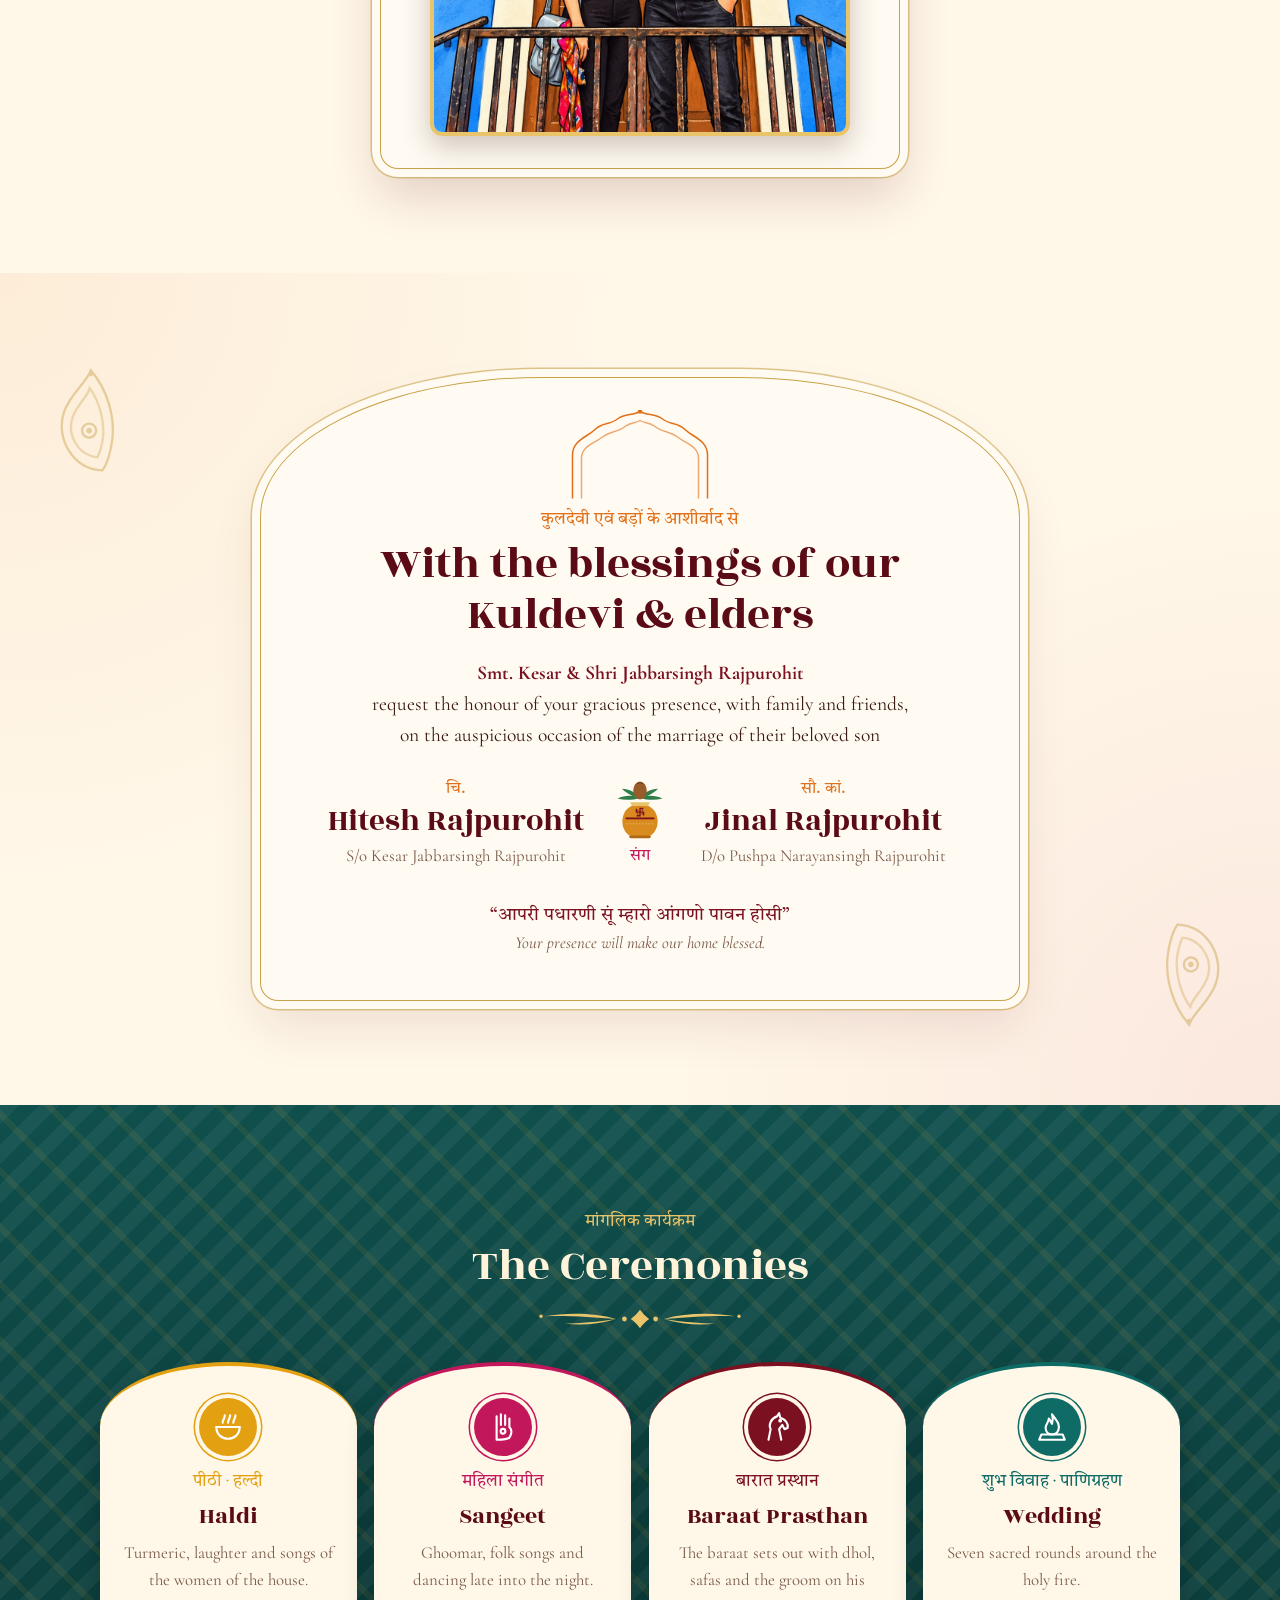
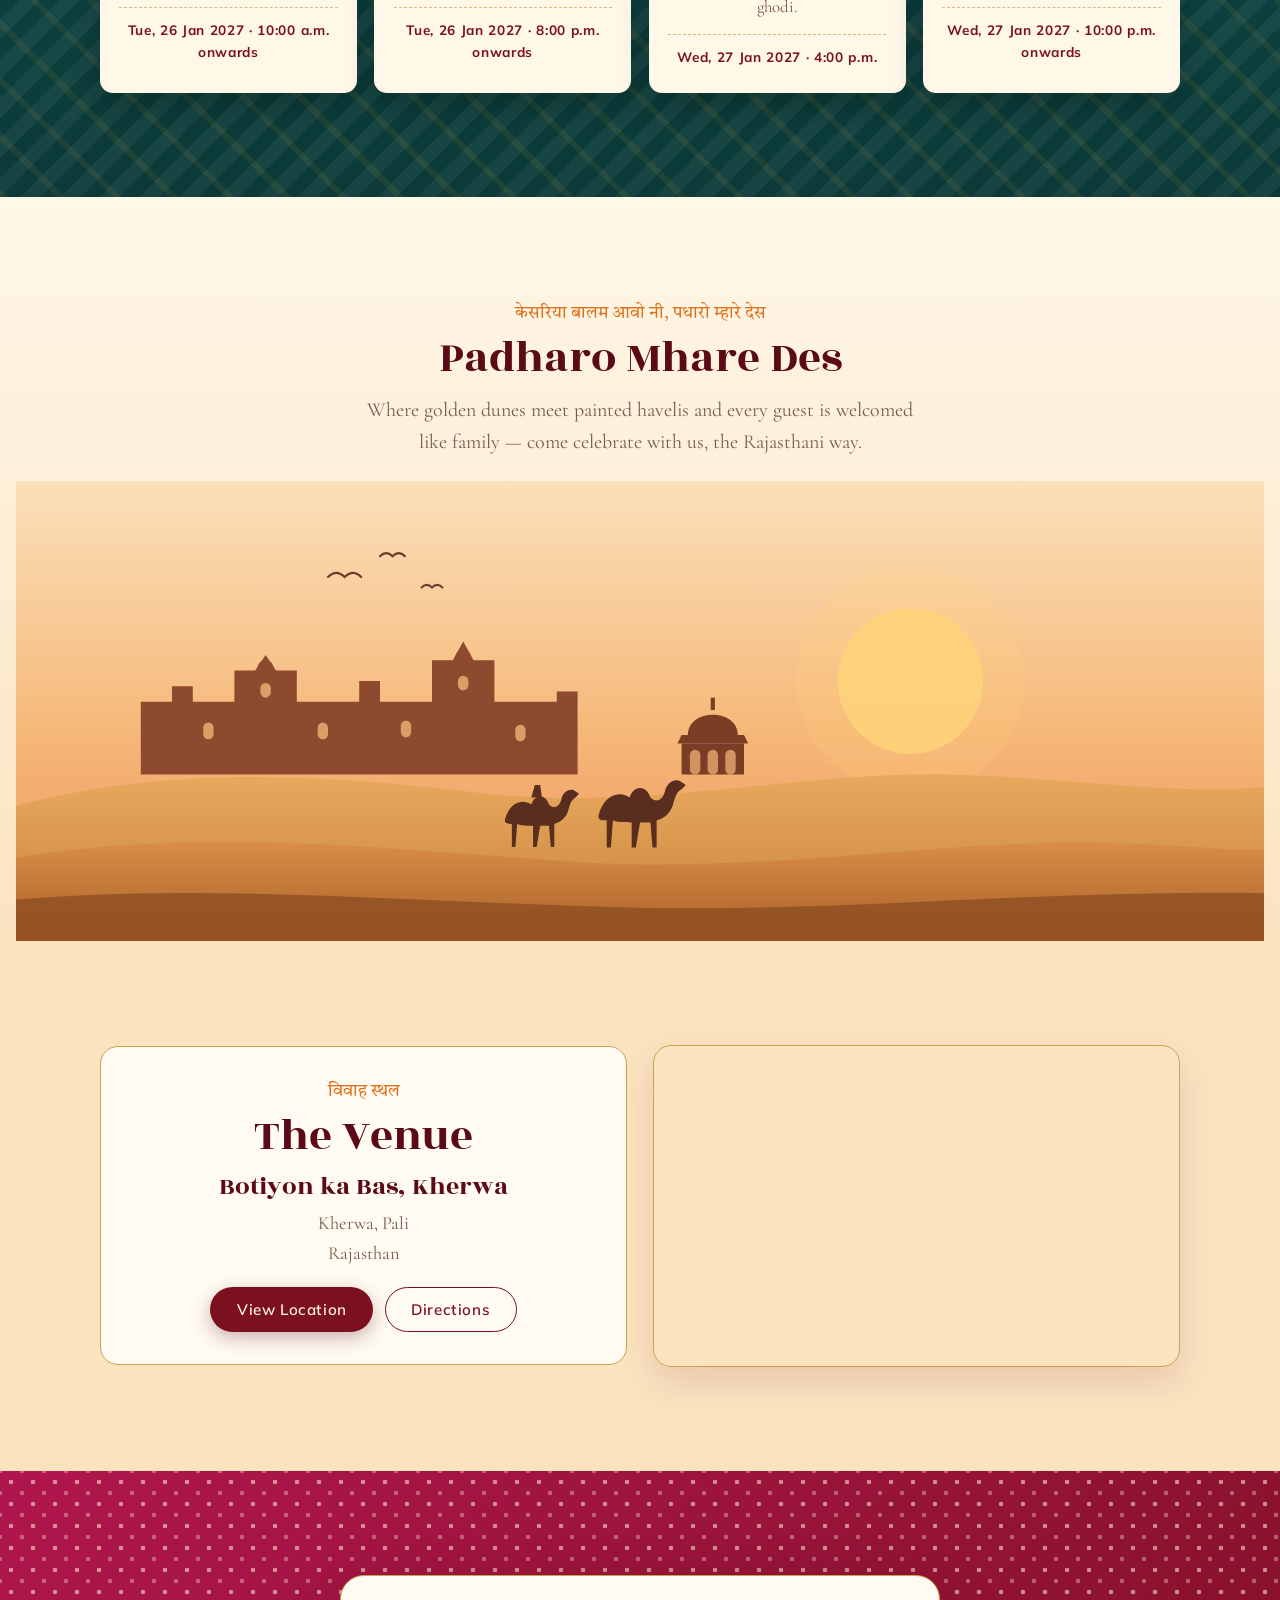
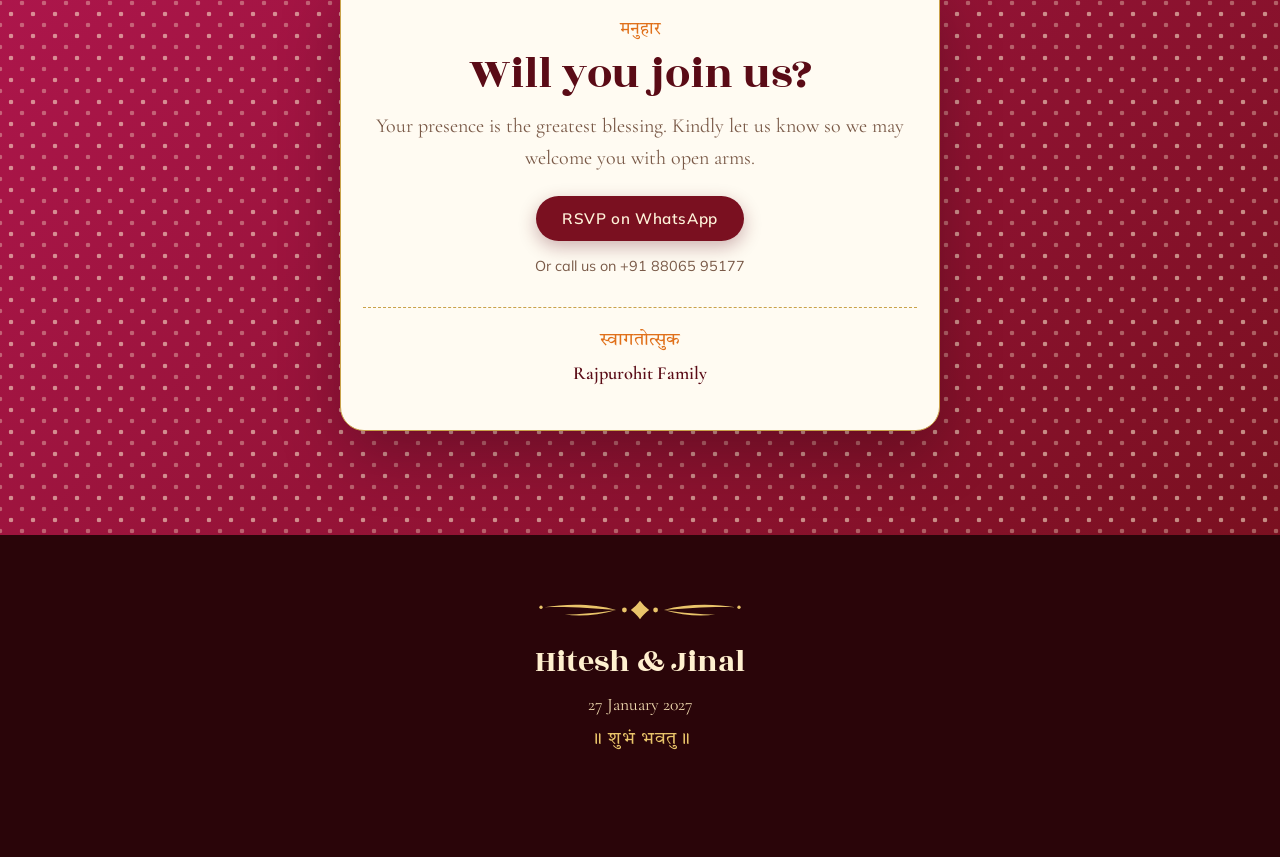
==== commit ce357728: "Add couple portrait, background music and refine invitation text - Illustrated couple portrait secti" ====
--- a/index.html
+++ b/index.html
@@ -125,6 +125,7 @@
 <!-- ═════════════ NAV ═════════════ -->
 <nav class="nav" aria-label="Sections">
   <a href="#home" class="nav-mono">H · J</a>
+  <a href="#couple">Couple</a>
   <a href="#blessings">Families</a>
   <a href="#events">Ceremonies</a>
   <a href="#rajasthan">Padharo</a>
@@ -171,6 +172,15 @@
   </div>
 </header>
 
+<!-- ═════════════ COUPLE CARICATURE ═════════════ -->
+<section id="couple" class="section couple-sec">
+  <div class="cari-frame reveal">
+    <p class="eyebrow">॥ शुभ मंगलम् ॥</p>
+    <h3 class="title">Hitesh &amp; Jinal</h3>
+    <img class="cari" src="images/couple.jpg" width="1086" height="1448" alt="Illustrated portrait of Hitesh and Jinal smiling at each other on a balcony in front of a wooden door and a bright blue wall" loading="lazy" decoding="async">
+  </div>
+</section>
+
 <!-- ═════════════ FAMILIES ═════════════ -->
 <section id="blessings" class="section families">
   <svg class="keri keri-l" aria-hidden="true"><use href="#m-keri"/></svg>
@@ -181,7 +191,7 @@
     <h3 class="title">With the blessings of our Kuldevi &amp; elders</h3>
 
     <p class="invite-line">
-      <strong>Smt. Kesar &amp; Sri Jabbarsingh Rajpurohit</strong><br>
+      <strong>Smt. Kesar &amp; Shri Jabbarsingh Rajpurohit</strong><br>
       request the honour of your gracious presence, with family and friends,
       on the auspicious occasion of the marriage of their beloved son
     </p>
@@ -190,7 +200,7 @@
       <div class="person">
         <p class="honorific">चि.</p>
         <p class="pname">Hitesh Rajpurohit</p>
-        <p class="parent">S/o Sri Jabbarsingh Rajpurohit<br>&amp; Smt. Kesar Jabbarsingh Rajpurohit</p>
+        <p class="parent">S/o Kesar Jabbarsingh Rajpurohit</p>
       </div>
       <div class="sang" aria-hidden="true">
         <svg viewBox="0 0 120 140"><use href="#m-kalash"/></svg>
@@ -199,7 +209,7 @@
       <div class="person">
         <p class="honorific">सौ. कां.</p>
         <p class="pname">Jinal Rajpurohit</p>
-        <p class="parent">D/o Sri Narayansingh Rajpurohit<br>&amp; Smt. Pushpa Narayansingh Rajpurohit</p>
+        <p class="parent">D/o Pushpa Narayansingh Rajpurohit</p>
       </div>
     </div>
 
@@ -294,12 +304,12 @@
   <div class="rsvp-card reveal">
     <p class="eyebrow">मनुहार</p>
     <h3 class="title">Will you join us?</h3>
-    <p class="lede">Your presence is the greatest blessing. Send us a quick note so we can welcome you with open arms — and a full thali.</p>
+    <p class="lede">Your presence is the greatest blessing. Kindly let us know so we may welcome you with open arms.</p>
     <a class="btn btn-maroon js-wa" href="#" target="_blank" rel="noopener">RSVP on WhatsApp</a>
     <p class="small" data-c="phoneLine"></p>
     <div class="swagat">
       <p class="swagat-h">स्वागतोत्सुक</p>
-      <p>Jabbarsingh Rajpurohit Parivar &amp; Narayansingh Rajpurohit Parivar</p>
+      <p>Rajpurohit Family</p>
     </div>
   </div>
 </section>
@@ -312,6 +322,13 @@
   <p class="shloka">॥ शुभं भवतु ॥</p>
 </footer>
 
+<!-- ═════════════ BACKGROUND MUSIC ═════════════ -->
+<audio id="bgm" loop preload="none"></audio>
+<button id="musicBtn" class="music-btn" type="button" aria-label="Pause music" aria-pressed="true" hidden>
+  <span class="eq" aria-hidden="true"><i></i><i></i><i></i></span>
+  <svg class="mute" viewBox="0 0 24 24" aria-hidden="true"><path d="M4 9v6h4l5 4V5L8 9H4z" fill="currentColor"/><path d="M16 9l5 6M21 9l-5 6" stroke="currentColor" stroke-width="2" stroke-linecap="round"/></svg>
+</button>
+
 <div class="petals" id="petals" aria-hidden="true"></div>
 <script src="script.js"></script>
 </body>
--- a/styles.css
+++ b/styles.css
@@ -167,7 +167,7 @@
 .invite-line strong { color: var(--maroon-2); font-weight: 700; }
 .couple { display: grid; grid-template-columns: 1fr auto 1fr; align-items: center; gap: 1rem; }
 .honorific { font-family: var(--deva); color: var(--kesar); margin: 0; font-size: 1rem; }
-.pname { font-family: var(--display); font-size: clamp(1.6rem, 4.6vw, 2.2rem); color: var(--maroon); margin: .1rem 0 .3rem; line-height: 1.1; }
+.pname { font-family: var(--display); font-size: clamp(1.45rem, 3.4vw, 1.95rem); white-space: nowrap; color: var(--maroon); margin: .1rem 0 .3rem; line-height: 1.1; }
 .parent { font-family: var(--serif); font-size: 1.05rem; color: var(--muted); margin: 0; }
 .sang svg { width: 54px; height: auto; margin: 0 auto; }
 .sang span { display: block; font-family: var(--deva); color: var(--rani); margin-top: .2rem; }
@@ -242,12 +242,41 @@
   to { transform: translate(var(--dx, 40px), 110vh) rotate(var(--rot, 540deg)); opacity: .6; }
 }
 
+/* ───────── Couple caricature ───────── */
+.couple-sec { background: linear-gradient(180deg, #3A0710, #5A0B16 30%, var(--ivory) 30%); padding-top: 3rem; }
+.cari-frame {
+  max-width: 520px; margin: 0 auto; padding: 1.8rem clamp(1rem, 4vw, 2rem) 2rem;
+  background: #FFFBF2; border: 1.5px solid var(--gold); border-radius: 260px 260px 18px 18px / 120px 120px 18px 18px;
+  box-shadow: 0 0 0 8px #FFFBF2, 0 0 0 9.5px rgba(201,162,74,.6), 0 24px 50px rgba(90,11,22,.18);
+}
+.cari { width: 100%; max-width: 420px; height: auto; object-fit: cover; margin: .6rem auto 0; border-radius: 160px 160px 12px 12px / 90px 90px 12px 12px; border: 4px solid var(--gold-lt); box-shadow: 0 10px 28px rgba(58,26,18,.25); }
+
+/* ───────── Music toggle ───────── */
+.music-btn {
+  position: fixed; z-index: 60; top: 14px; right: 14px; width: 46px; height: 46px; border-radius: 50%;
+  display: grid; place-items: center; cursor: pointer; color: var(--gold-lt);
+  background: rgba(90,11,22,.92); border: 1px solid rgba(233,196,106,.6); box-shadow: 0 6px 18px rgba(0,0,0,.3);
+}
+.music-btn[hidden] { display: none; }
+.music-btn:focus-visible { outline: 3px solid var(--marigold); outline-offset: 3px; }
+.music-btn .eq { display: flex; align-items: flex-end; gap: 3px; height: 16px; }
+.music-btn .eq i { width: 3px; height: 100%; background: currentColor; border-radius: 2px; animation: eq .9s ease-in-out infinite alternate; }
+.music-btn .eq i:nth-child(2) { animation-delay: -.3s; }
+.music-btn .eq i:nth-child(3) { animation-delay: -.6s; }
+@keyframes eq { from { transform: scaleY(.3); } to { transform: scaleY(1); } }
+.music-btn .eq i { transform-origin: bottom; }
+.music-btn .mute { width: 22px; height: 22px; display: none; }
+.music-btn.off .eq { display: none; }
+.music-btn.off .mute { display: block; }
+
 /* ───────── Reveal ───────── */
 .reveal { opacity: 0; transform: translateY(26px); transition: opacity .9s ease, transform .9s ease; }
 .reveal.in { opacity: 1; transform: none; }
 
+@media (max-width: 720px) {
+  .couple { grid-template-columns: 1fr; }
+}
 @media (max-width: 560px) {
-  .couple { grid-template-columns: 1fr; }
   .sang svg { width: 44px; }
   .countdown div { min-width: 60px; }
   .keri { display: none; }
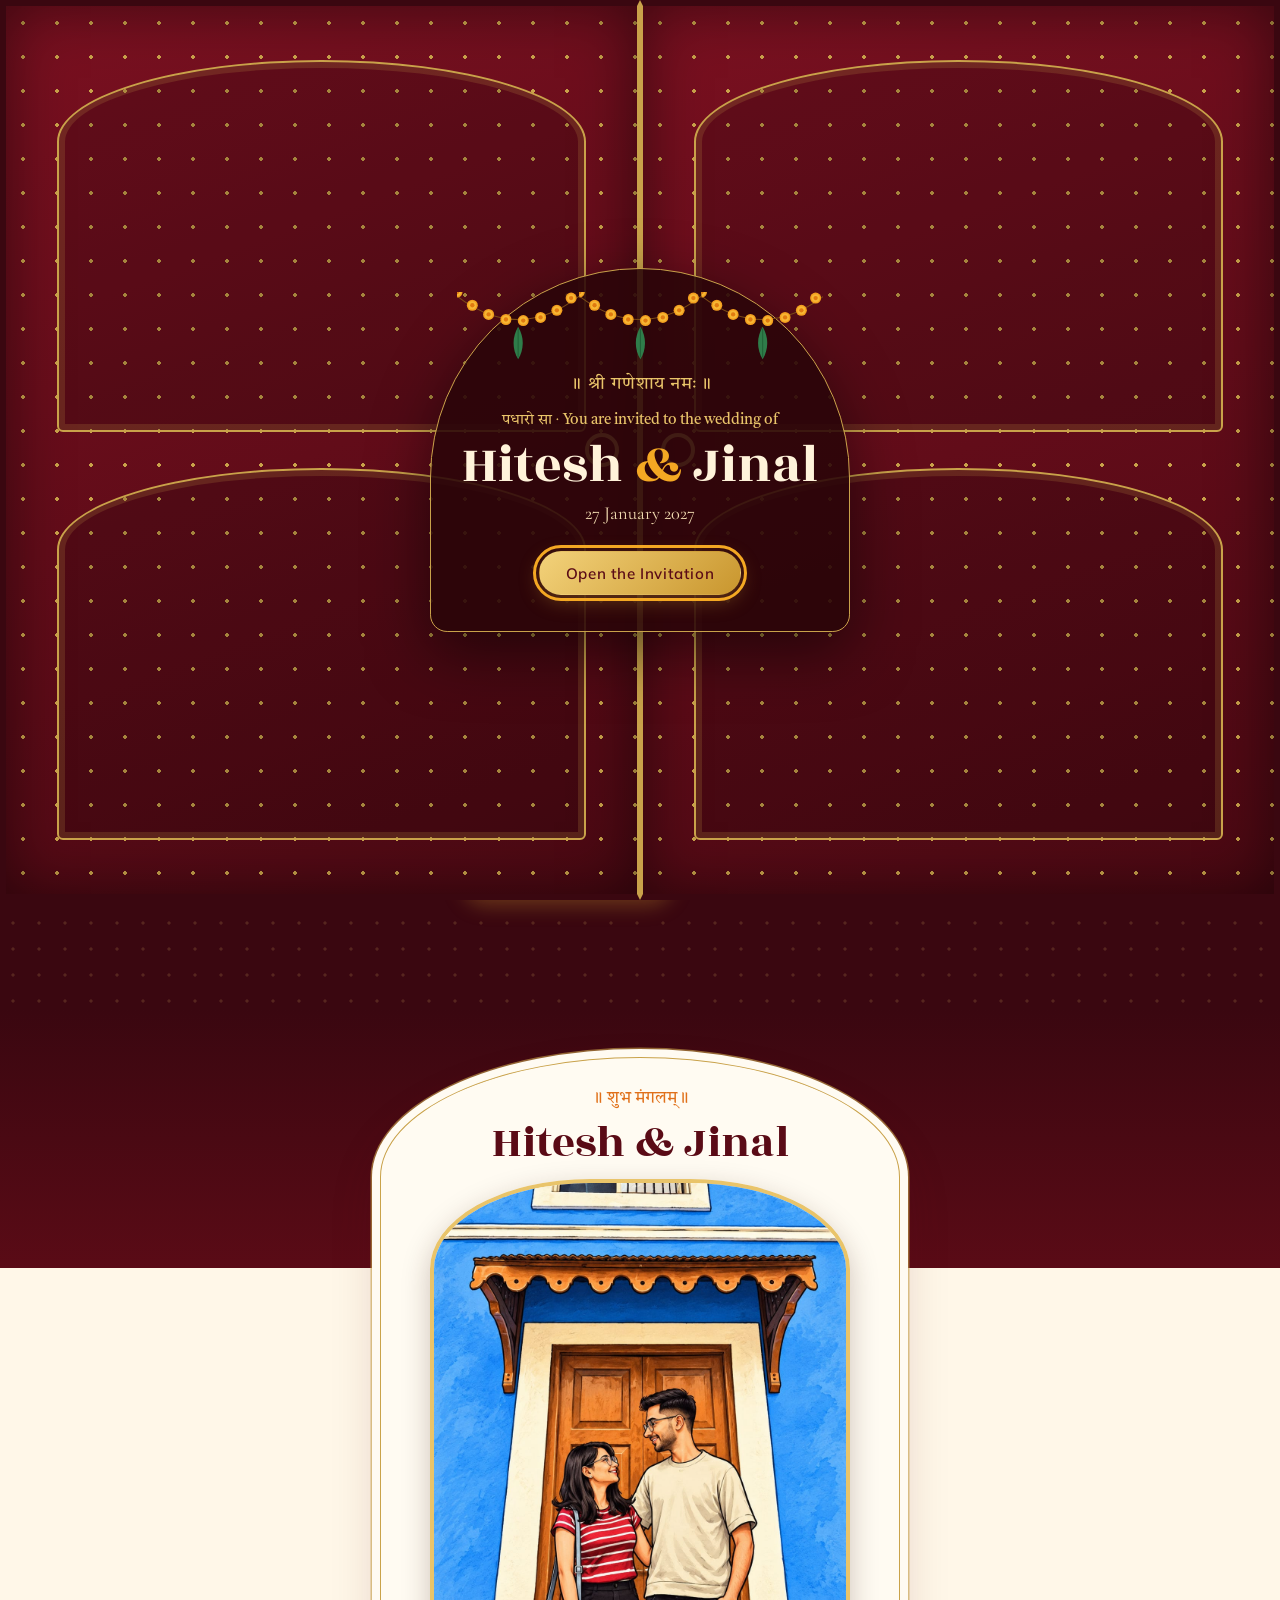
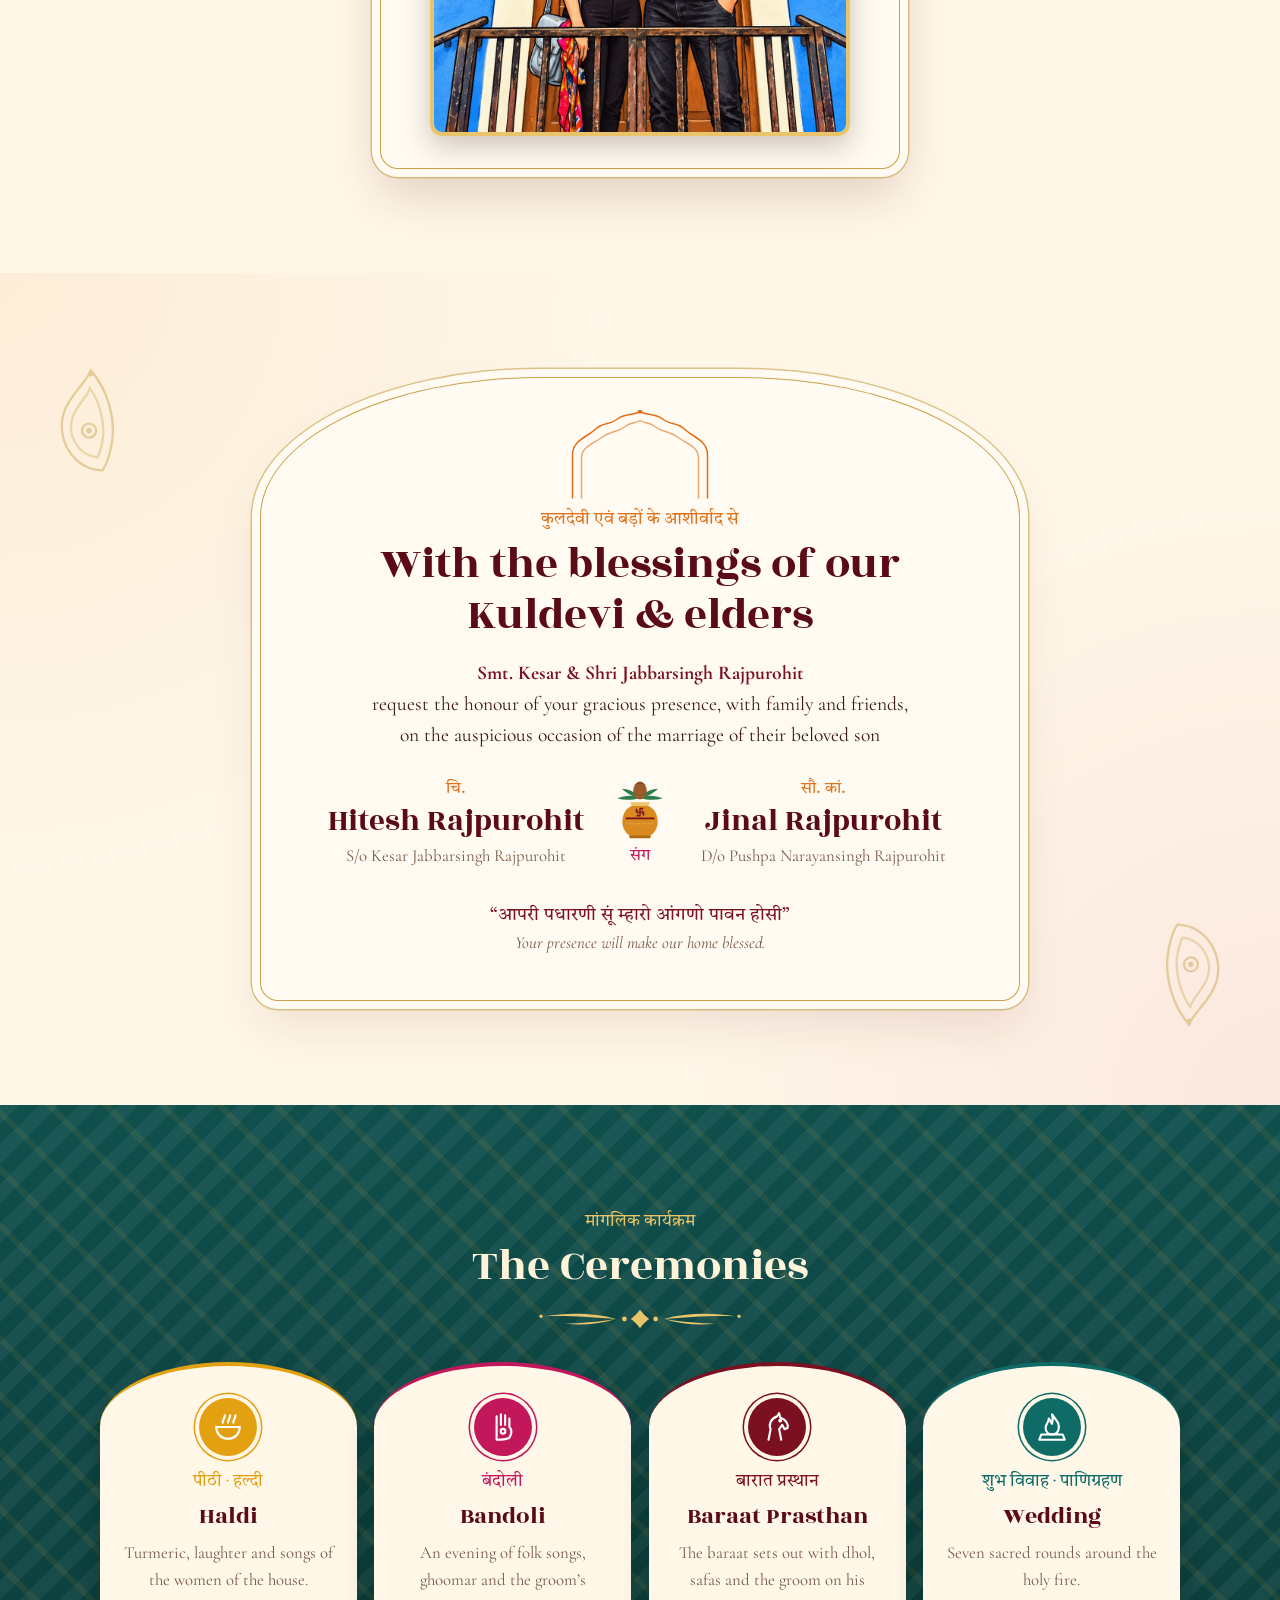
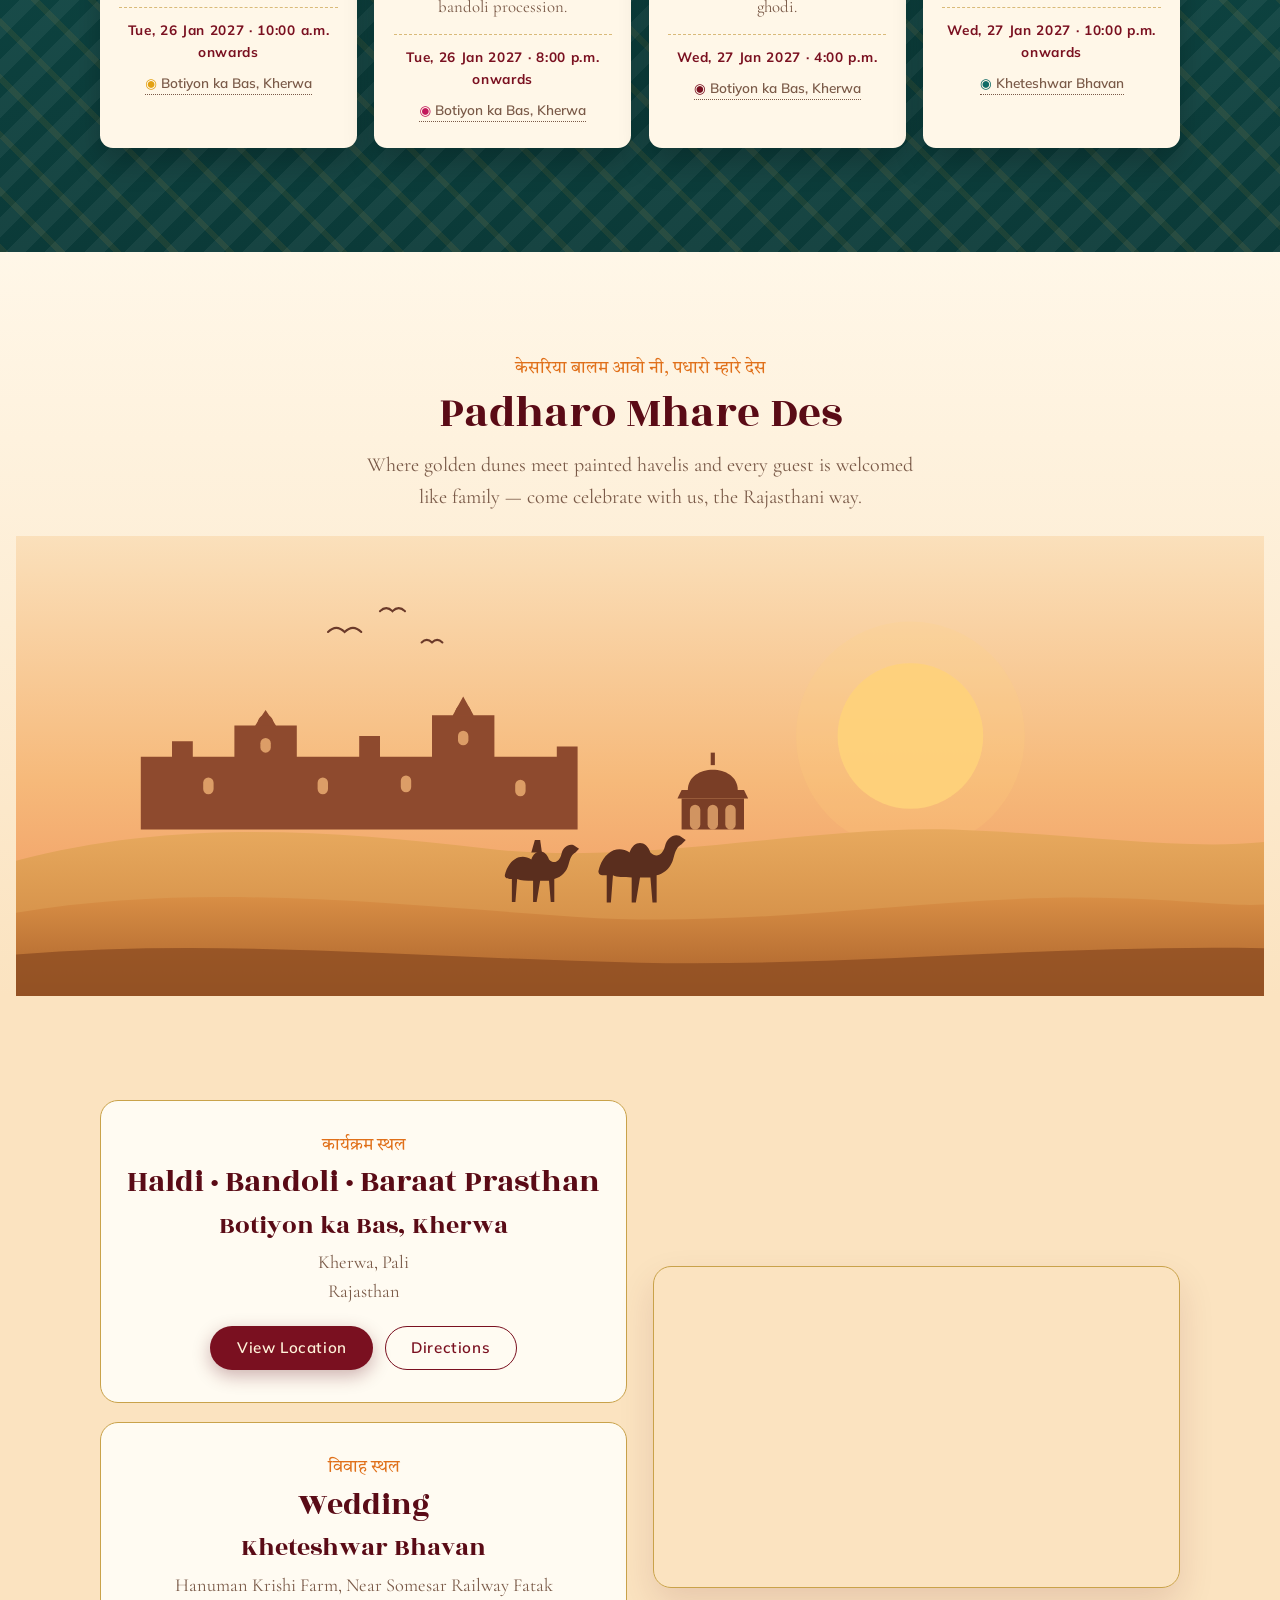
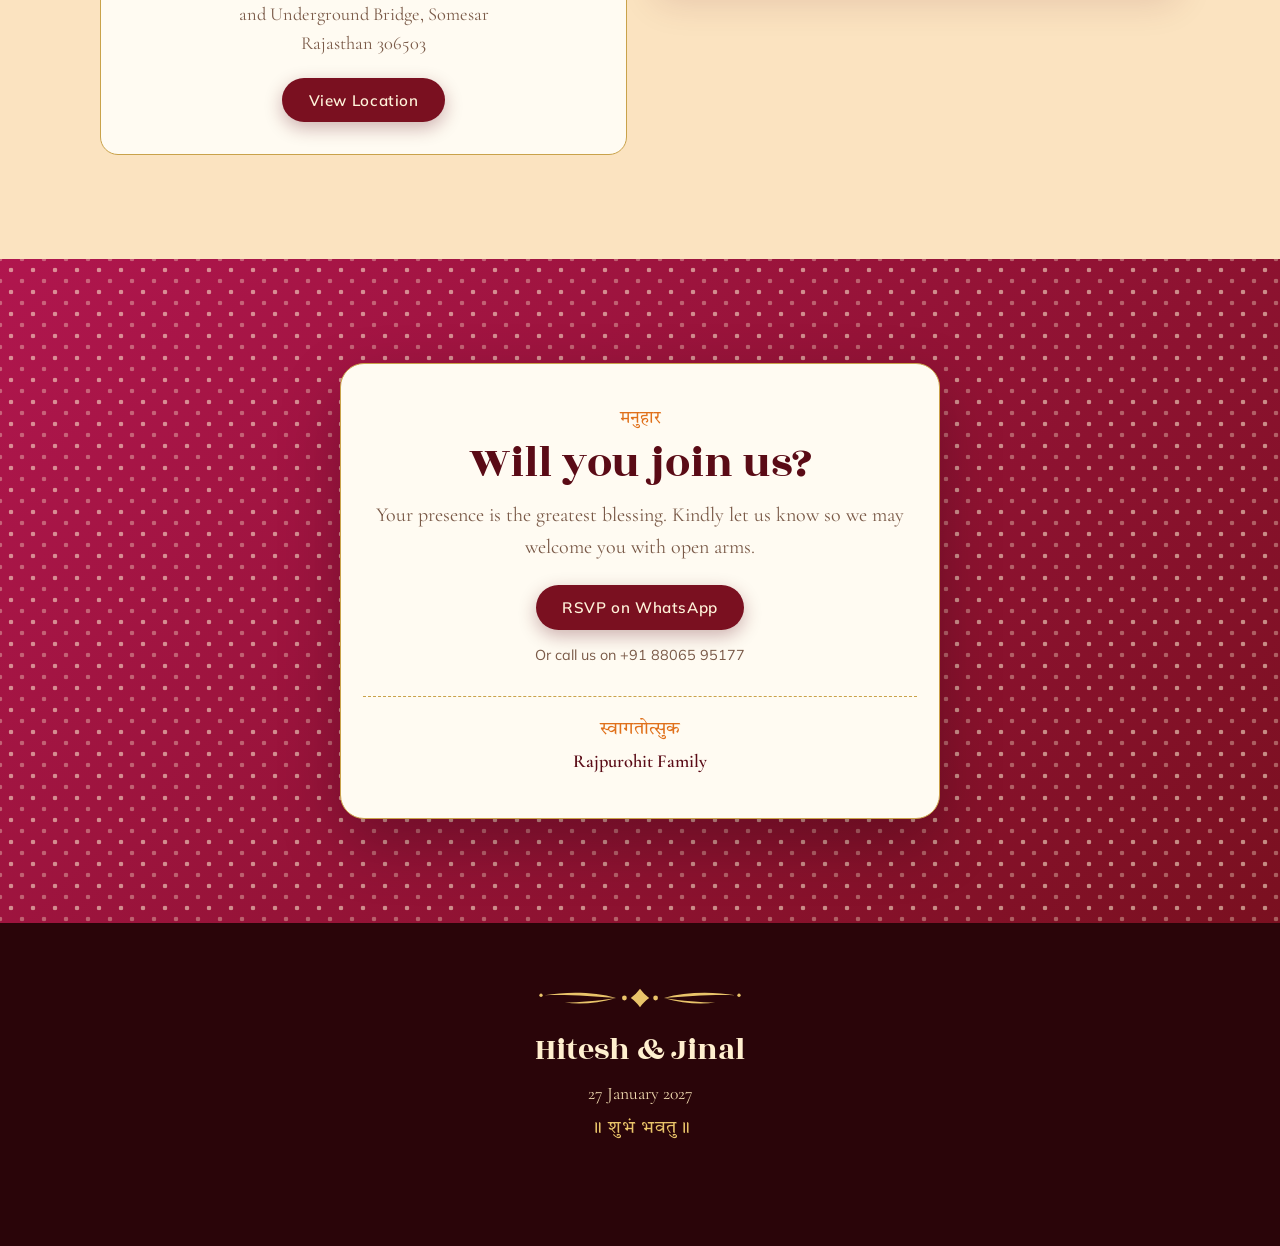
==== commit a35fb87b: "Groom side: Bandoli, and wedding at Kheteshwar Bhavan with per-event locations Co-Authored-By: Claud" ====
--- a/index.html
+++ b/index.html
@@ -285,15 +285,17 @@
 <!-- ═════════════ VENUE ═════════════ -->
 <section id="venue" class="section venue">
   <div class="wrap venue-grid">
+    <div class="venue-cards" id="venueCards">
     <div class="venue-card reveal">
-      <p class="eyebrow">विवाह स्थल</p>
-      <h3 class="title">The Venue</h3>
+      <p class="eyebrow" id="venueEyebrow">विवाह स्थल</p>
+      <h3 class="title" id="venueTitle">The Venue</h3>
       <p class="venue-name" data-c="venueName">Venue to be announced</p>
       <p class="venue-addr" data-c="venueAddress"></p>
       <div class="venue-actions" id="venueActions" hidden>
         <a class="btn btn-maroon" id="mapLink" target="_blank" rel="noopener">View Location</a>
         <a class="btn btn-ghost-dark" id="dirLink" target="_blank" rel="noopener">Directions</a>
       </div>
+    </div>
     </div>
     <div class="map reveal" id="mapBox" hidden></div>
   </div>
--- a/styles.css
+++ b/styles.css
@@ -210,11 +210,16 @@
 .venue { background: #FBE3C0; }
 .venue-grid { display: grid; grid-template-columns: 1fr; gap: 1.6rem; align-items: center; }
 .venue-grid:has(.map:not([hidden])) { grid-template-columns: repeat(auto-fit, minmax(290px, 1fr)); }
+.venue-cards { display: grid; gap: 1.2rem; }
+.venue-card .title { font-size: clamp(1.5rem, 4vw, 2rem); }
 .venue-card { padding: 2rem 1.4rem; background: #FFFBF2; border: 1.5px solid var(--gold); border-radius: 18px; max-width: 560px; margin: 0 auto; width: 100%; }
 .venue-name { font-family: var(--display); font-size: 1.6rem; color: var(--maroon); margin: .4rem 0; line-height: 1.2; }
 .venue-addr { font-family: var(--serif); font-size: 1.15rem; color: var(--muted); margin: 0 0 1.2rem; white-space: pre-line; }
 .venue-actions { display: flex; flex-wrap: wrap; justify-content: center; gap: .7rem; }
-.venue-actions[hidden], .map[hidden] { display: none; }
+.venue-actions[hidden], .map[hidden], .btn[hidden] { display: none; }
+.where { display: inline-block; margin-top: .6rem; font-size: .85rem; font-weight: 600; color: var(--muted); text-decoration: none; border-bottom: 1px dotted currentColor; }
+.where::before { content: '◉ '; color: var(--accent, var(--kesar)); }
+.where:hover { color: var(--maroon-2); }
 .map { border-radius: 18px; overflow: hidden; border: 1.5px solid var(--gold); min-height: 320px; box-shadow: 0 16px 36px rgba(90,11,22,.12); }
 .map iframe { width: 100%; height: 100%; min-height: 320px; border: 0; display: block; }
 
